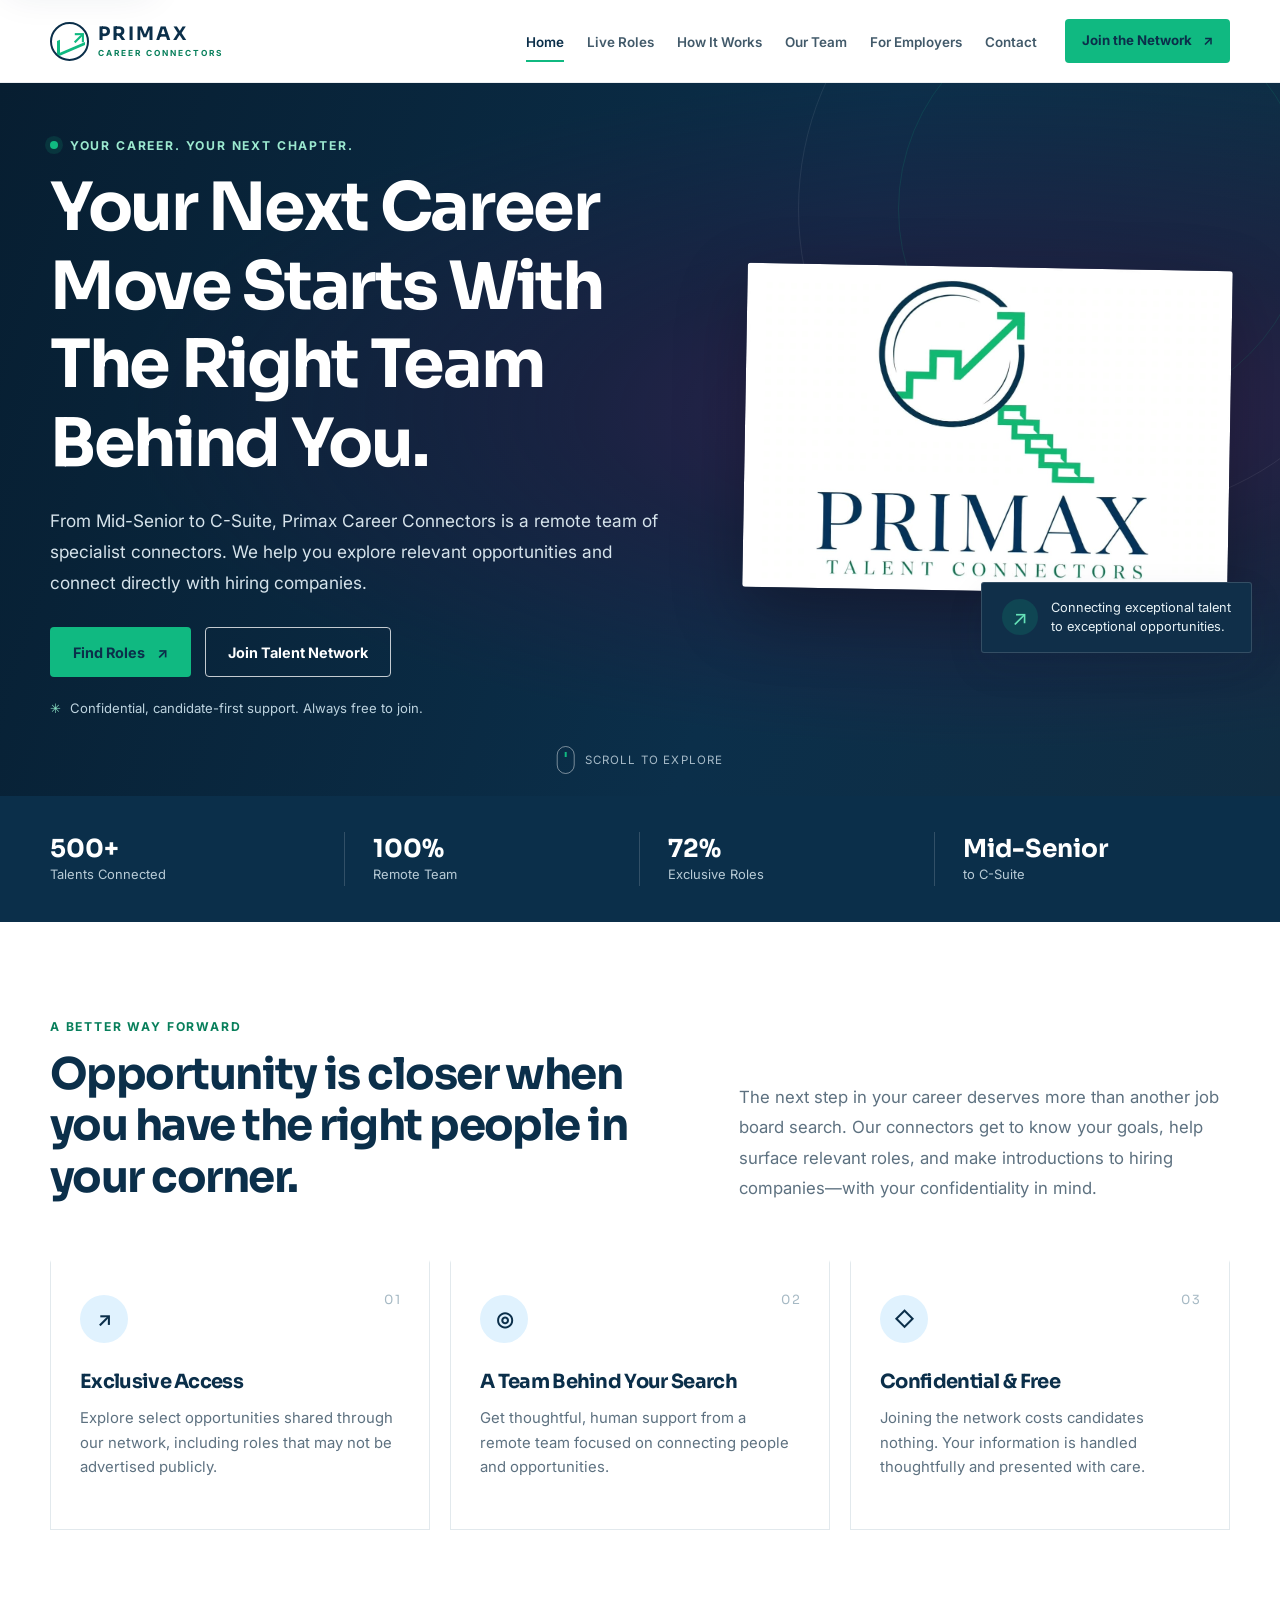
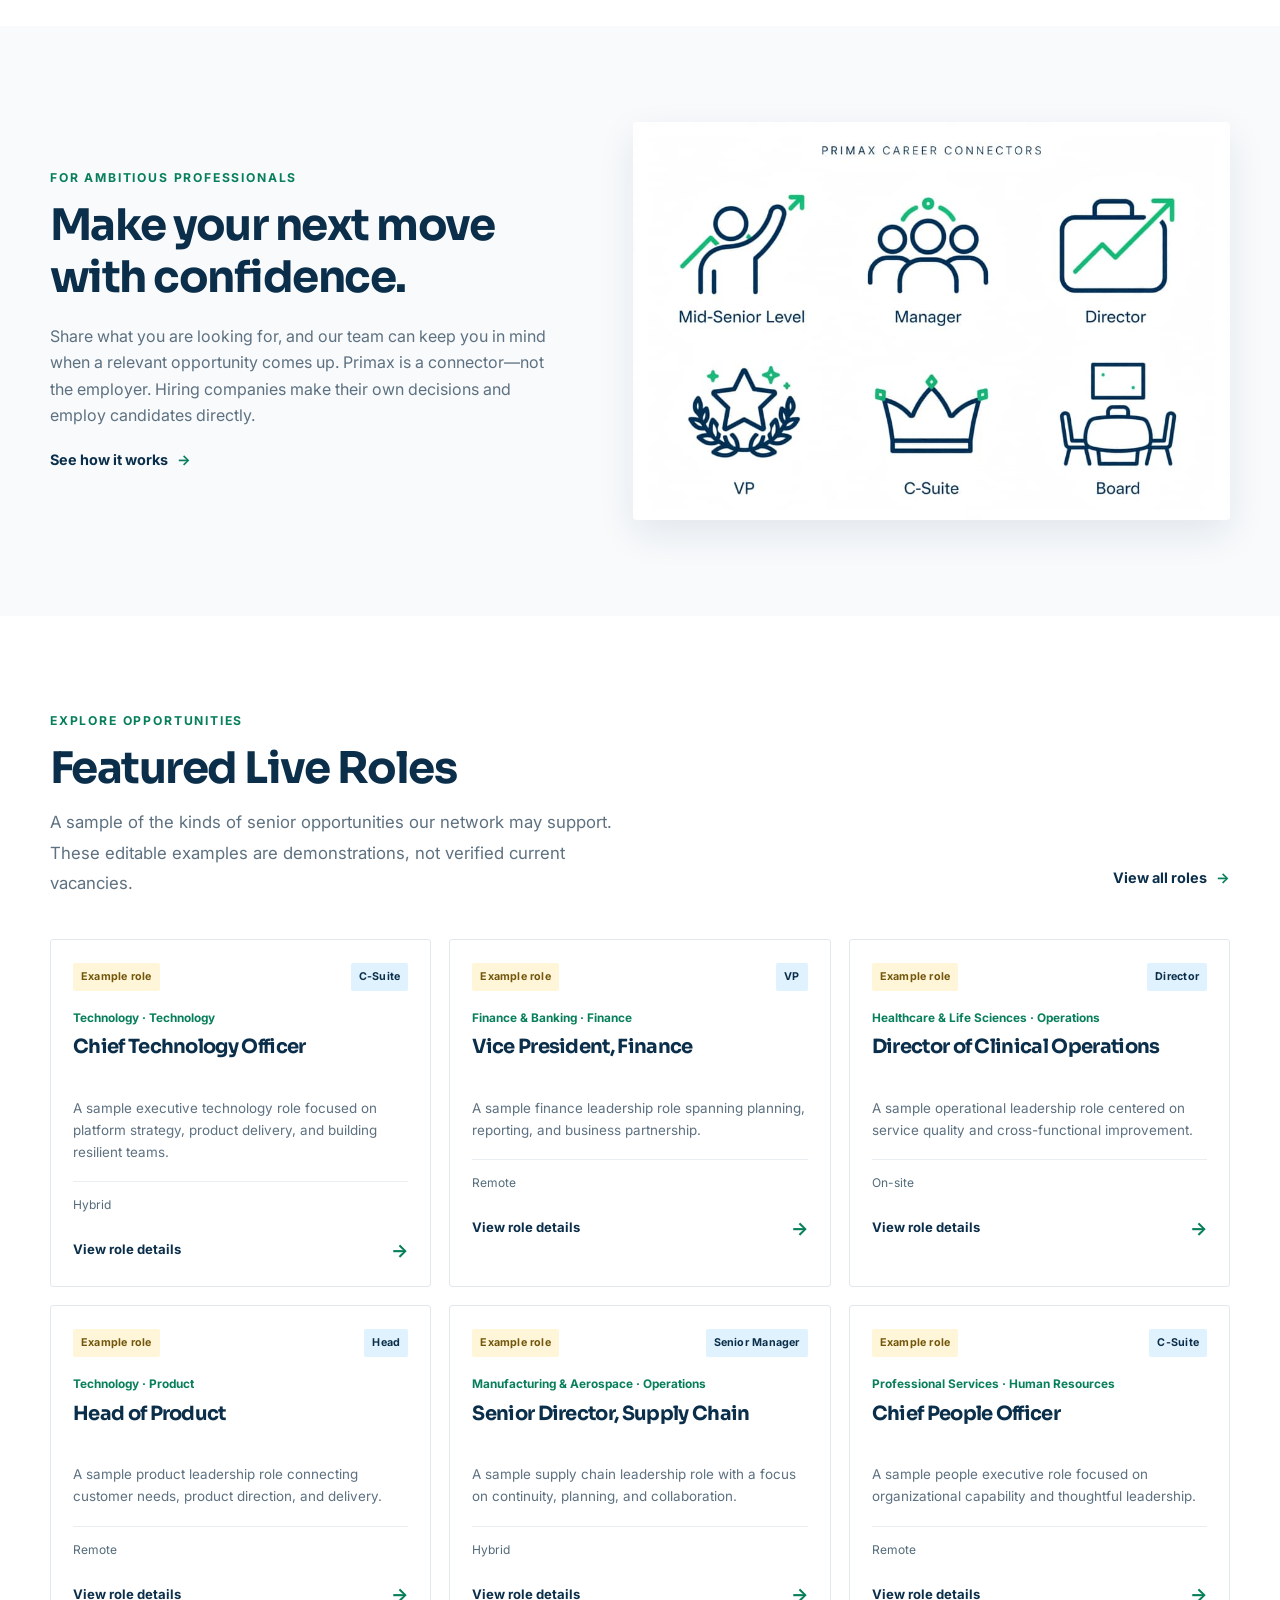
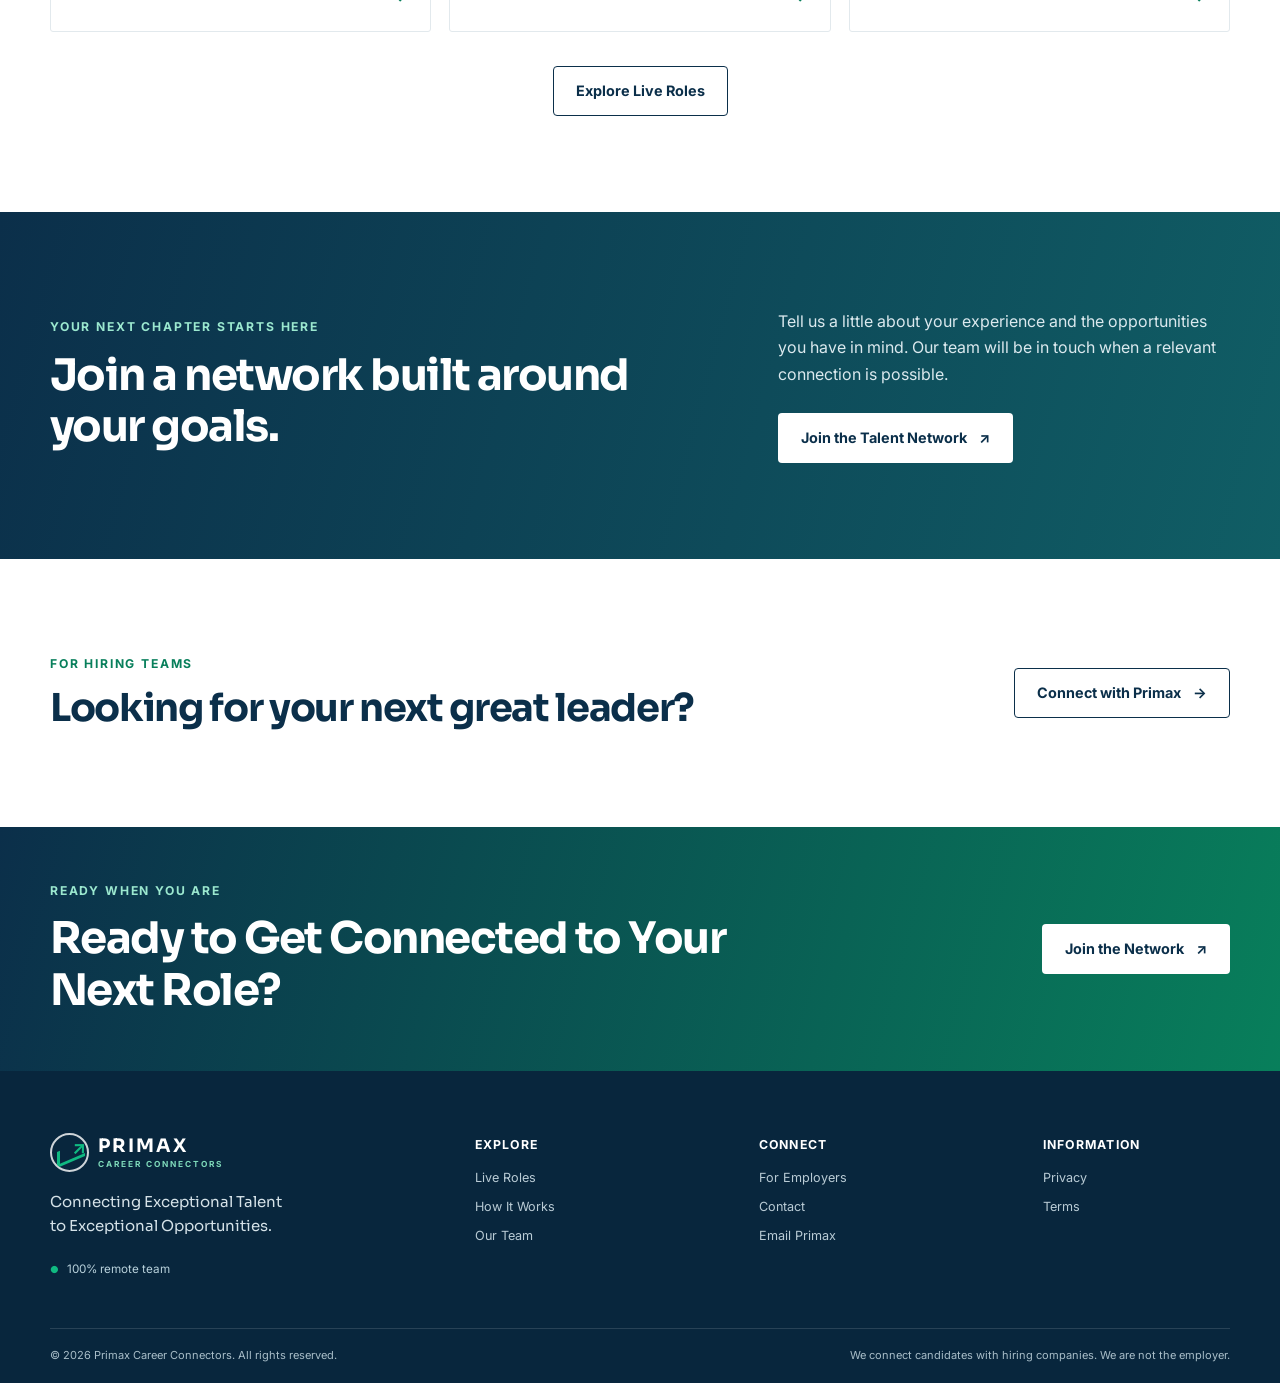
==== index.html @ 576a3a8d "Add files via upload" ====
<!doctype html>
<html lang="en">
<head>
  <meta charset="utf-8">
  <meta name="viewport" content="width=device-width, initial-scale=1">
  <meta name="description" content="Primax Career Connectors connects mid-senior to C-suite professionals with relevant opportunities and hiring companies.">
  <meta name="theme-color" content="#0B2F4A">
  <meta property="og:type" content="website">
  <meta property="og:title" content="Primax Career Connectors | Your next career move">
  <meta property="og:description" content="Connecting Exceptional Talent to Exceptional Opportunities.">
  <link rel="icon" href="favicon.svg" type="image/svg+xml">
  <link rel="stylesheet" href="styles.css">
  <title>Primax Career Connectors | Your next career move</title>
</head>
<body data-page="home">
  <a class="skip-link" href="#main">Skip to content</a>
  <div id="site-header"></div>
  <main id="main">
    <section class="hero hero-home">
      <div class="container hero-grid">
        <div class="hero-copy">
          <p class="eyebrow eyebrow-light"><span class="eyebrow-dot"></span> Your career. Your next chapter.</p>
          <h1>Your Next Career Move Starts With The Right Team Behind You.</h1>
          <p class="hero-lede">From Mid-Senior to C-Suite, Primax Career Connectors is a remote team of specialist connectors. We help you explore relevant opportunities and connect directly with hiring companies.</p>
          <div class="button-row">
            <a class="button button-green" href="live-roles.html">Find Roles <span aria-hidden="true">↗</span></a>
            <a class="button button-outline-light" href="contact.html#candidate-form">Join Talent Network</a>
          </div>
          <p class="hero-note"><span aria-hidden="true">✳</span> Confidential, candidate-first support. Always free to join.</p>
        </div>
        <div class="hero-art-wrap">
          <div class="hero-art-frame"><img class="hero-art" src="LOGO.jpg" alt="Primax Career Connectors logo with an upward career path symbol"></div>
          <div class="hero-art-caption"><span class="caption-mark" aria-hidden="true">↗</span><span>Connecting exceptional talent<br>to exceptional opportunities.</span></div>
        </div>
      </div>
      <a class="scroll-cue" href="#proof" aria-label="Scroll to learn more"><span></span> Scroll to explore</a>
    </section>
    <section class="proof-band" id="proof" aria-label="Primax at a glance">
      <div class="container proof-grid">
        <div class="proof-item"><strong>500+</strong><span>Talents Connected</span></div>
        <div class="proof-item"><strong>100%</strong><span>Remote Team</span></div>
        <div class="proof-item"><strong>72%</strong><span>Exclusive Roles</span></div>
        <div class="proof-item"><strong>Mid-Senior</strong><span>to C-Suite</span></div>
      </div>
    </section>
    <section class="section section-white">
      <div class="container intro-grid">
        <div class="section-heading"><p class="eyebrow">A better way forward</p><h2>Opportunity is closer when you have the right people in your corner.</h2></div>
        <p class="section-intro">The next step in your career deserves more than another job board search. Our connectors get to know your goals, help surface relevant roles, and make introductions to hiring companies—with your confidentiality in mind.</p>
      </div>
      <div class="container benefit-grid">
        <article class="benefit-card"><span class="card-number">01</span><span class="icon-disc" aria-hidden="true">↗</span><h3>Exclusive Access</h3><p>Explore select opportunities shared through our network, including roles that may not be advertised publicly.</p></article>
        <article class="benefit-card"><span class="card-number">02</span><span class="icon-disc" aria-hidden="true">◎</span><h3>A Team Behind Your Search</h3><p>Get thoughtful, human support from a remote team focused on connecting people and opportunities.</p></article>
        <article class="benefit-card"><span class="card-number">03</span><span class="icon-disc" aria-hidden="true">◇</span><h3>Confidential &amp; Free</h3><p>Joining the network costs candidates nothing. Your information is handled thoughtfully and presented with care.</p></article>
      </div>
    </section>
    <section class="section section-soft">
      <div class="container audience-grid">
        <div class="audience-copy"><p class="eyebrow">For ambitious professionals</p><h2>Make your next move with confidence.</h2><p>Share what you are looking for, and our team can keep you in mind when a relevant opportunity comes up. Primax is a connector—not the employer. Hiring companies make their own decisions and employ candidates directly.</p><a class="text-link" href="how-it-works.html">See how it works <span aria-hidden="true">→</span></a></div>
        <div class="audience-image"><img src="BANNER.jpg" alt="Career levels supported by Primax, from mid-senior professionals to board leaders"></div>
      </div>
    </section>
    <section class="section section-white" id="featured-roles">
      <div class="container section-title-row">
        <div class="section-heading"><p class="eyebrow">Explore opportunities</p><h2>Featured Live Roles</h2><p class="section-intro">A sample of the kinds of senior opportunities our network may support. These editable examples are demonstrations, not verified current vacancies.</p></div>
        <a class="text-link title-link" href="live-roles.html">View all roles <span aria-hidden="true">→</span></a>
      </div>
      <div class="container role-grid" data-role-list="featured" aria-live="polite"></div>
      <div class="container mobile-center"><a class="button button-outline" href="live-roles.html">Explore Live Roles</a></div>
    </section>
    <section class="section section-join">
      <div class="container join-grid"><div><p class="eyebrow eyebrow-light">Your next chapter starts here</p><h2>Join a network built around your goals.</h2></div><div><p>Tell us a little about your experience and the opportunities you have in mind. Our team will be in touch when a relevant connection is possible.</p><a class="button button-white" href="contact.html#candidate-form">Join the Talent Network <span aria-hidden="true">↗</span></a></div></div>
    </section>
    <section class="section section-white employer-strip"><div class="container employer-strip-inner"><div><p class="eyebrow">For hiring teams</p><h2>Looking for your next great leader?</h2></div><a class="button button-outline" href="for-employers.html">Connect with Primax <span aria-hidden="true">→</span></a></div></section>
    <section class="final-banner"><div class="container final-banner-inner"><div><p class="eyebrow eyebrow-light">Ready when you are</p><h2>Ready to Get Connected to Your Next Role?</h2></div><a class="button button-white" href="contact.html#candidate-form">Join the Network <span aria-hidden="true">↗</span></a></div></section>
  </main>
  <div id="site-footer"></div>
  <script src="js/data.js" defer></script>
  <script src="js/site.js" defer></script>
</body>
</html>
---- styles.css ----
@import url("https://fonts.googleapis.com/css2?family=Inter:wght@400;500;600;700&family=Sora:wght@500;600;700;800&display=swap");

:root {
  color-scheme: light;
  --blue: #0B2F4A;
  --blue-2: #124868;
  --green: #10B981;
  --green-dark: #087F5B;
  --light-blue: #E0F2FE;
  --white: #FFFFFF;
  --surface: #F8FAFC;
  --ink: #17364A;
  --muted: #5D7180;
  --line: #D9E3E8;
  --shadow: 0 14px 38px rgba(11, 47, 74, .09);
  --heading: "Sora", "Trebuchet MS", sans-serif;
  --body: "Inter", "Segoe UI", Arial, sans-serif;
}
* { box-sizing: border-box; }
html { scroll-behavior: smooth; scroll-padding-top: 90px; }
body { margin: 0; background: var(--surface); color: var(--ink); font-family: var(--body); font-size: 16px; line-height: 1.65; -webkit-font-smoothing: antialiased; }
img { max-width: 100%; display: block; }
a { color: inherit; }
button, input, select, textarea { font: inherit; }
button:focus-visible, a:focus-visible, input:focus-visible, select:focus-visible, textarea:focus-visible { outline: 3px solid rgba(16, 185, 129, .55); outline-offset: 3px; }
[hidden] { display: none !important; }
.container { width: min(1180px, calc(100% - 48px)); margin-inline: auto; }
.sr-only { position: absolute; width: 1px; height: 1px; padding: 0; margin: -1px; overflow: hidden; clip: rect(0, 0, 0, 0); white-space: nowrap; border: 0; }
.skip-link { position: fixed; top: 8px; left: 8px; z-index: 1000; transform: translateY(-160%); border-radius: 4px; padding: 10px 16px; background: var(--white); color: var(--blue); box-shadow: var(--shadow); }
.skip-link:focus { transform: translateY(0); }
h1, h2, h3, h4 { margin: 0; color: var(--blue); font-family: var(--heading); font-weight: 700; letter-spacing: -.035em; line-height: 1.18; }
h1 { font-size: clamp(2.5rem, 5.5vw, 4.65rem); }
h2 { font-size: clamp(2rem, 3.4vw, 3.1rem); }
h3 { font-size: 1.22rem; }
p { margin: 0 0 1rem; }
.eyebrow { margin: 0 0 14px; color: var(--green-dark); font-size: .76rem; font-weight: 700; letter-spacing: .15em; line-height: 1.4; text-transform: uppercase; }
.eyebrow-light { color: #9BE8CF; }
.eyebrow-dot { display: inline-block; width: 8px; height: 8px; margin-right: 7px; border-radius: 50%; background: var(--green); vertical-align: 1px; box-shadow: 0 0 0 5px rgba(16, 185, 129, .14); }
.section { padding: 96px 0; }
.section-white { background: var(--white); }
.section-soft { background: var(--surface); }
.section-heading h2 { max-width: 680px; }
.section-intro { max-width: 580px; margin: 0; color: var(--muted); font-size: 1.05rem; line-height: 1.8; }

.site-header { position: sticky; top: 0; z-index: 50; background: rgba(255, 255, 255, .96); border-bottom: 1px solid rgba(11, 47, 74, .08); backdrop-filter: blur(12px); }
.header-inner { min-height: 82px; display: flex; align-items: center; gap: 28px; }
.brand { display: inline-flex; align-items: center; flex: 0 0 auto; gap: 9px; color: var(--blue); text-decoration: none; }
.brand-mark { position: relative; display: grid; place-items: center; width: 39px; height: 39px; overflow: hidden; border: 2px solid var(--blue); border-radius: 50%; }
.brand-mark::before { position: absolute; width: 25px; height: 13px; bottom: 8px; left: 5px; content: ""; border-left: 3px solid var(--green); border-bottom: 3px solid var(--green); transform: skewY(-23deg); }
.brand-mark i { position: absolute; top: -3px; right: 1px; color: var(--green); font-size: 1.15rem; font-style: normal; font-weight: 700; }
.brand-name { font-family: var(--heading); font-size: 1.16rem; font-weight: 700; letter-spacing: .11em; line-height: 1; }
.brand-name small { display: block; margin-top: 5px; color: var(--green-dark); font-family: var(--body); font-size: .52rem; font-weight: 700; letter-spacing: .24em; }
.primary-nav { display: flex; align-items: center; justify-content: center; gap: clamp(13px, 1.8vw, 25px); margin-left: auto; }
.primary-nav a { position: relative; padding: 30px 0 28px; color: #425A6A; font-size: .84rem; font-weight: 600; text-decoration: none; white-space: nowrap; transition: color .2s ease; }
.primary-nav a::after { position: absolute; right: 0; bottom: 19px; left: 0; height: 2px; background: var(--green); content: ""; transform: scaleX(0); transform-origin: left; transition: transform .2s ease; }
.primary-nav a:hover, .primary-nav a[aria-current="page"] { color: var(--blue); }
.primary-nav a:hover::after, .primary-nav a[aria-current="page"]::after { transform: scaleX(1); }
.header-cta { display: inline-flex; min-height: 44px; align-items: center; gap: 11px; border-radius: 4px; padding: 0 17px; background: var(--green); color: var(--blue); font-size: .83rem; font-weight: 700; text-decoration: none; white-space: nowrap; transition: background .2s, transform .2s; }
.header-cta:hover { transform: translateY(-2px); background: #35D49D; }
.menu-toggle { display: none; width: 44px; height: 44px; align-items: center; justify-content: center; border: 1px solid var(--line); border-radius: 4px; background: transparent; color: var(--blue); cursor: pointer; }
.menu-lines, .menu-lines::before, .menu-lines::after { display: block; width: 19px; height: 2px; border-radius: 2px; background: currentColor; content: ""; transition: transform .2s; }
.menu-lines { position: relative; }
.menu-lines::before { position: absolute; top: -6px; }
.menu-lines::after { position: absolute; top: 6px; }
.menu-toggle[aria-expanded="true"] .menu-lines { background: transparent; }
.menu-toggle[aria-expanded="true"] .menu-lines::before { top: 0; transform: rotate(45deg); }
.menu-toggle[aria-expanded="true"] .menu-lines::after { top: 0; transform: rotate(-45deg); }

.button { display: inline-flex; min-height: 50px; align-items: center; justify-content: center; gap: 12px; border: 1px solid transparent; border-radius: 4px; padding: 0 22px; cursor: pointer; font-size: .9rem; font-weight: 700; line-height: 1.2; text-align: center; text-decoration: none; transition: transform .2s ease, background .2s ease, color .2s ease, border-color .2s ease, box-shadow .2s ease; }
.button:hover { transform: translateY(-2px); box-shadow: 0 8px 18px rgba(11, 47, 74, .14); }
.button-green { background: var(--green); color: var(--blue); }
.button-green:hover { background: #39D3A1; }
.button-outline { border-color: var(--blue); background: transparent; color: var(--blue); }
.button-outline:hover { background: var(--blue); color: var(--white); }
.button-outline-light { border-color: rgba(255, 255, 255, .76); background: transparent; color: var(--white); }
.button-outline-light:hover { background: rgba(255, 255, 255, .12); border-color: var(--white); }
.button-white { background: var(--white); color: var(--blue); }
.button-white:hover { background: var(--light-blue); }
.button-row { display: flex; flex-wrap: wrap; gap: 14px; margin-top: 29px; }

.hero { position: relative; overflow: hidden; background: radial-gradient(ellipse at 78% 46%, rgba(85, 23, 87, .55) 0%, rgba(47, 22, 62, .42) 29%, transparent 62%), linear-gradient(108deg, #071E31 0%, #0B2F4A 60%, #102D43 100%); color: var(--white); }
.hero::before { position: absolute; top: -180px; right: -130px; width: 610px; height: 610px; border: 1px solid rgba(255, 255, 255, .08); border-radius: 50%; content: ""; }
.hero::after { position: absolute; top: -80px; right: -30px; width: 410px; height: 410px; border: 1px solid rgba(16, 185, 129, .14); border-radius: 50%; content: ""; }
.hero-grid { position: relative; z-index: 1; display: grid; min-height: 570px; grid-template-columns: 1.12fr .88fr; align-items: center; gap: 55px; padding-top: 54px; padding-bottom: 76px; }
.hero-copy { max-width: 720px; }
.hero h1 { max-width: 760px; color: var(--white); font-size: clamp(2.7rem, 5.2vw, 4.55rem); }
.hero-lede { max-width: 635px; margin-top: 23px; color: #D6E3EB; font-size: 1.08rem; line-height: 1.8; }
.hero-note { display: flex; align-items: center; gap: 9px; margin: 21px 0 0; color: #BDD3DF; font-size: .82rem; }
.hero-note span { color: #8CE2C4; }
.hero-art-wrap { position: relative; z-index: 1; justify-self: end; width: min(100%, 485px); }
.hero-art-frame { overflow: hidden; border: 1px solid rgba(255, 255, 255, .22); border-radius: 3px; background: #fff; box-shadow: 0 26px 70px rgba(0, 0, 0, .29); transform: rotate(1deg); }
.hero-art { width: 100%; aspect-ratio: 1.5; object-fit: cover; }
.hero-art-caption { position: absolute; right: -22px; bottom: -62px; display: flex; align-items: center; gap: 13px; border: 1px solid rgba(255, 255, 255, .15); border-radius: 3px; padding: 15px 20px; background: #102F49; color: #E7F2F6; box-shadow: var(--shadow); font-size: .8rem; line-height: 1.5; }
.caption-mark { display: grid; width: 36px; height: 36px; place-items: center; border-radius: 50%; background: rgba(16, 185, 129, .17); color: #65E2B8; font-size: 1.3rem; }
.scroll-cue { position: absolute; bottom: 22px; left: 50%; display: flex; align-items: center; gap: 10px; color: #A7BBC8; font-size: .72rem; letter-spacing: .1em; text-decoration: none; text-transform: uppercase; transform: translateX(-50%); }
.scroll-cue span { width: 18px; height: 28px; border: 1px solid rgba(255, 255, 255, .45); border-radius: 11px; }
.scroll-cue span::after { display: block; width: 2px; height: 5px; margin: 5px auto; background: var(--green); content: ""; }
.proof-band { background: var(--blue); color: var(--white); }
.proof-grid { display: grid; min-height: 126px; grid-template-columns: repeat(4, 1fr); align-items: center; }
.proof-item { display: flex; min-height: 54px; flex-direction: column; justify-content: center; padding: 0 28px; border-right: 1px solid rgba(255, 255, 255, .16); }
.proof-item:first-child { padding-left: 0; }
.proof-item:last-child { border: 0; }
.proof-item strong { color: var(--white); font-family: var(--heading); font-size: 1.55rem; line-height: 1.25; }
.proof-item span { color: #B9CCD7; font-size: .81rem; }
.intro-grid { display: grid; grid-template-columns: 1fr .82fr; align-items: end; gap: 90px; }
.benefit-grid { display: grid; grid-template-columns: repeat(3, 1fr); gap: 20px; margin-top: 57px; }
.benefit-card { position: relative; min-height: 270px; border: 1px solid #E2E9ED; border-top: 3px solid transparent; padding: 32px 29px; background: var(--white); transition: transform .25s, box-shadow .25s, border-color .25s; }
.benefit-card:hover { transform: translateY(-5px); border-top-color: var(--green); box-shadow: var(--shadow); }
.card-number { position: absolute; top: 27px; right: 28px; color: #A6B9C4; font-family: var(--heading); font-size: .79rem; letter-spacing: .1em; }
.icon-disc { display: grid; width: 48px; height: 48px; place-items: center; border-radius: 50%; background: var(--light-blue); color: var(--blue); font-size: 1.25rem; font-weight: 600; }
.benefit-card h3 { margin-top: 27px; }
.benefit-card p { max-width: 330px; margin: 13px 0 0; color: var(--muted); font-size: .93rem; }
.audience-grid { display: grid; grid-template-columns: .92fr 1.08fr; align-items: center; gap: 75px; }
.audience-copy h2 { max-width: 480px; }
.audience-copy > p:not(.eyebrow) { max-width: 520px; margin: 20px 0 0; color: var(--muted); }
.audience-image { overflow: hidden; border-radius: 4px; background: var(--white); box-shadow: var(--shadow); }
.audience-image img { width: 100%; }
.text-link { display: inline-flex; align-items: center; gap: 9px; margin-top: 20px; color: var(--blue); font-size: .9rem; font-weight: 700; text-decoration: none; }
.text-link span { color: var(--green-dark); transition: transform .2s; }
.text-link:hover span { transform: translateX(4px); }
.section-title-row { display: flex; align-items: end; justify-content: space-between; gap: 30px; }
.section-title-row .section-heading { max-width: 700px; }
.section-title-row .section-intro { margin-top: 13px; }
.title-link { flex: 0 0 auto; margin: 0 0 8px; }
.role-grid { display: grid; grid-template-columns: repeat(3, minmax(0, 1fr)); gap: 18px; }
.section-white > .role-grid, .section-white > .container.role-grid { margin-top: 41px; }
.role-card { display: flex; min-width: 0; flex-direction: column; border: 1px solid #E2E9ED; border-radius: 3px; padding: 23px 22px 21px; background: var(--white); transition: transform .22s ease, box-shadow .22s ease, border-color .22s ease; }
.role-card:hover { transform: translateY(-4px); border-color: #C5DAD4; box-shadow: var(--shadow); }
.role-card-top { display: flex; align-items: center; justify-content: space-between; gap: 8px; }
.role-sample, .role-level { display: inline-flex; align-items: center; border-radius: 2px; padding: 5px 8px; font-size: .67rem; font-weight: 700; letter-spacing: .02em; }
.role-sample { background: #FFF5D9; color: #72570A; }
.role-level { background: var(--light-blue); color: var(--blue); }
.role-category { margin: 18px 0 7px; color: var(--green-dark); font-size: .74rem; font-weight: 700; }
.role-card h3 { min-height: 3.1rem; }
.role-title-button { border: 0; padding: 0; background: transparent; color: var(--blue); cursor: pointer; font: inherit; letter-spacing: inherit; line-height: inherit; text-align: left; }
.role-title-button:hover { color: var(--green-dark); }
.role-summary { margin: 12px 0 18px; color: var(--muted); font-size: .84rem; line-height: 1.65; }
.role-meta { display: flex; flex-wrap: wrap; gap: 8px 15px; border-top: 1px solid #E8EEF1; padding-top: 13px; color: #526B7A; font-size: .75rem; }
.role-card-link { display: flex; align-items: center; justify-content: space-between; margin-top: 20px; border: 0; padding: 0; background: transparent; color: var(--blue); cursor: pointer; font-size: .82rem; font-weight: 700; text-align: left; }
.role-card-link span { color: var(--green-dark); font-size: 1.15rem; transition: transform .2s; }
.role-card-link:hover span { transform: translateX(4px); }
.mobile-center { margin-top: 34px; text-align: center; }
.section-join { background: linear-gradient(105deg, #0B2F4A, #105E65); color: var(--white); }
.join-grid { display: grid; grid-template-columns: 1fr .72fr; align-items: center; gap: 100px; }
.join-grid h2 { max-width: 620px; color: var(--white); }
.join-grid > div:last-child p { color: #DBE9EE; }
.join-grid .button { margin-top: 10px; }
.employer-strip-inner { display: flex; align-items: center; justify-content: space-between; gap: 30px; }
.employer-strip-inner h2 { font-size: clamp(1.8rem, 3vw, 2.55rem); }
.employer-strip-inner p:not(.eyebrow) { margin: 12px 0 0; color: var(--muted); }
.final-banner { padding: 55px 0; background: linear-gradient(105deg, #0B2F4A 0%, #087F5B 100%); color: var(--white); }
.final-banner-inner { display: flex; align-items: center; justify-content: space-between; gap: 35px; }
.final-banner h2 { max-width: 750px; color: var(--white); }

.page-hero { position: relative; overflow: hidden; background: radial-gradient(ellipse at 83% 42%, rgba(85, 23, 87, .42), transparent 52%), linear-gradient(108deg, #071E31, #0B2F4A 70%, #102D43); color: var(--white); }
.page-hero::after { position: absolute; top: -190px; right: -55px; width: 470px; height: 470px; border: 1px solid rgba(16, 185, 129, .15); border-radius: 50%; content: ""; }
.page-hero-inner { position: relative; z-index: 1; max-width: 1180px; padding-top: 83px; padding-bottom: 89px; }
.page-hero h1 { max-width: 880px; color: var(--white); font-size: clamp(2.6rem, 5vw, 4.15rem); }
.page-hero-inner > p:not(.eyebrow) { max-width: 710px; margin: 20px 0 0; color: #D4E1E8; font-size: 1.05rem; line-height: 1.8; }
.page-hero .button { margin-top: 26px; }
.page-hero-short .page-hero-inner { padding-top: 66px; padding-bottom: 70px; }
.role-search-section { padding-top: 55px; }
.notice { display: flex; align-items: flex-start; gap: 12px; border: 1px solid #D7E7F0; border-left: 3px solid #5CAFD4; border-radius: 2px; padding: 14px 16px; background: #F1F9FD; color: #34566A; font-size: .84rem; line-height: 1.6; }
.notice p { min-width: 0; margin: 0; overflow-wrap: anywhere; }
.notice a { color: var(--blue); font-weight: 700; overflow-wrap: anywhere; }
.notice-demo { background: #F4F9FC; border-color: #D8E9F2; border-left-color: var(--green); }
.notice-icon { display: grid; width: 21px; height: 21px; flex: 0 0 auto; place-items: center; border-radius: 50%; background: var(--light-blue); color: var(--blue); font-size: .75rem; font-weight: 700; }
.filter-panel { display: grid; grid-template-columns: 1.45fr repeat(4, minmax(125px, 1fr)) auto; align-items: end; gap: 12px; margin-top: 23px; border: 1px solid #E2E9ED; padding: 20px; background: var(--white); box-shadow: 0 8px 24px rgba(11, 47, 74, .045); }
.filter-panel label, .team-controls label { display: block; margin-bottom: 6px; color: var(--blue); font-size: .75rem; font-weight: 700; }
.filter-panel input, .filter-panel select, .team-controls select { width: 100%; min-width: 0; height: 45px; border: 1px solid #C9D7DE; border-radius: 3px; padding: 0 11px; background: var(--white); color: var(--ink); font-size: .81rem; }
.filter-panel input::placeholder { color: #8395A0; }
.clear-filters { min-height: 45px; padding-inline: 13px; font-size: .77rem; }
.results-heading { display: flex; align-items: center; justify-content: space-between; gap: 15px; margin: 28px 0 17px; color: var(--muted); font-size: .78rem; }
.results-heading p { margin: 0; color: var(--blue); font-weight: 700; }
.role-grid-list { grid-template-columns: repeat(3, minmax(0, 1fr)); }
.role-grid-list .role-card { min-height: 292px; }
.empty-state { padding: 60px 15px; text-align: center; }
.empty-state > span { color: var(--green-dark); font-size: 2.7rem; }
.empty-state h2 { margin: 10px 0; font-size: 1.65rem; }
.empty-state p { color: var(--muted); }

.process-layout { display: grid; grid-template-columns: .7fr 1fr; gap: 105px; }
.process-intro { position: sticky; top: 125px; align-self: start; }
.process-intro .section-intro { margin-top: 21px; }
.timeline { position: relative; display: grid; gap: 0; margin: 0; padding: 0; list-style: none; }
.timeline::before { position: absolute; top: 25px; bottom: 50px; left: 25px; width: 1px; background: #D7E3E8; content: ""; }
.timeline-item { position: relative; display: grid; grid-template-columns: 52px 1fr; gap: 25px; padding-bottom: 48px; }
.timeline-item:last-child { padding-bottom: 0; }
.timeline-number { position: relative; z-index: 1; display: grid; width: 51px; height: 51px; place-items: center; border: 1px solid #A9DCCC; border-radius: 50%; background: var(--white); color: var(--green-dark); font-family: var(--heading); font-size: .83rem; font-weight: 700; }
.timeline-kicker { margin: 2px 0 8px; color: var(--green-dark); font-size: .72rem; font-weight: 700; letter-spacing: .12em; text-transform: uppercase; }
.timeline-item h3 { margin-bottom: 12px; font-size: 1.4rem; }
.timeline-item p:not(.timeline-kicker) { margin: 0; color: var(--muted); font-size: .94rem; }
.timeline-item .text-link { margin-top: 13px; }
.bridge-band { padding: 88px 0; background: linear-gradient(107deg, #0B2F4A, #133E59); color: var(--white); text-align: center; }
.bridge-inner { max-width: 800px; }
.bridge-icon { display: grid; width: 55px; height: 55px; place-items: center; margin: 0 auto 20px; border: 1px solid rgba(16, 185, 129, .55); border-radius: 50%; color: #70E1BC; font-size: 1.6rem; }
.bridge-inner h2 { color: var(--white); }
.bridge-inner > p:last-child { max-width: 690px; margin: 20px auto 0; color: #CFDDE5; }
.expectation-grid { display: grid; grid-template-columns: repeat(3, 1fr); gap: 25px; margin-top: 42px; }
.expectation-grid article { border-left: 2px solid var(--green); padding: 5px 20px 7px; }
.expectation-grid article > span { color: var(--green-dark); font-size: .75rem; font-weight: 700; }
.expectation-grid h3 { margin: 9px 0; }
.expectation-grid p { margin: 0; color: var(--muted); font-size: .9rem; }

.team-intro { display: grid; grid-template-columns: 1fr .8fr; align-items: end; gap: 70px; margin-bottom: 40px; }
.team-intro > p { margin: 0; color: var(--muted); }
.team-controls { display: flex; align-items: center; gap: 13px; max-width: 390px; margin: 0 0 26px auto; }
.team-controls label { flex: 0 0 auto; margin: 0; }
.team-controls select { min-width: 200px; }
.team-grid { display: grid; grid-template-columns: repeat(4, minmax(0, 1fr)); gap: 18px; }
.team-card { overflow: hidden; border: 1px solid #E0E8EC; background: var(--white); transition: transform .2s, box-shadow .2s; }
.team-card:hover { transform: translateY(-3px); box-shadow: var(--shadow); }
.team-placeholder-art { position: relative; display: grid; height: 195px; place-items: center; overflow: hidden; background: linear-gradient(145deg, #EAF6FB, #DDEFEA); color: var(--blue); }
.team-placeholder-art::before, .team-placeholder-art::after { position: absolute; width: 170px; height: 170px; border: 1px solid rgba(11, 47, 74, .11); border-radius: 50%; content: ""; }
.team-placeholder-art::after { width: 120px; height: 120px; }
.team-placeholder-art span { z-index: 1; font-family: var(--heading); font-size: 2rem; font-weight: 600; }
.team-placeholder-art i { position: absolute; right: 19px; bottom: 13px; color: var(--green-dark); font-size: 1.4rem; font-style: normal; }
.team-card-body { min-height: 146px; padding: 17px 18px; }
.placeholder-tag { color: #80620B; font-size: .65rem; font-weight: 700; letter-spacing: .08em; text-transform: uppercase; }
.team-card h3 { margin-top: 5px; font-size: 1.03rem; letter-spacing: -.02em; }
.team-card-body > p { margin: 4px 0 12px; color: var(--muted); font-size: .8rem; }
.team-practice { display: inline-flex; border-radius: 2px; padding: 4px 7px; background: var(--light-blue); color: var(--blue); font-size: .67rem; font-weight: 600; }
.team-count { margin: 22px 0 0; color: var(--muted); font-size: .83rem; text-align: center; }
#load-more-team { margin-top: 17px; }

.employer-intro-grid { display: grid; grid-template-columns: .8fr 1fr; align-items: start; gap: 90px; }
.employer-intro-grid > div:last-child p { color: var(--muted); }
.employer-intro-grid .section-intro { margin: 0 0 16px; }
.employer-benefits { display: grid; grid-template-columns: repeat(3, 1fr); gap: 21px; margin-top: 55px; }
.employer-benefits article { border-top: 1px solid #DCE6EA; padding: 23px 22px 5px 0; }
.employer-benefits h3 { margin: 17px 0 9px; }
.employer-benefits p { margin: 0; color: var(--muted); font-size: .9rem; }
.employer-areas { display: grid; grid-template-columns: .9fr 1fr; align-items: center; gap: 90px; }
.employer-areas > div > p:not(.eyebrow) { margin: 18px 0 0; color: var(--muted); }
.focus-list { display: grid; grid-template-columns: 1fr 1fr; gap: 12px; margin: 0; padding: 0; list-style: none; }
.focus-list li { position: relative; border: 1px solid #E0E8EC; padding: 17px 16px 17px 39px; background: var(--white); color: var(--blue); font-size: .83rem; font-weight: 600; }
.focus-list li::before { position: absolute; left: 17px; color: var(--green-dark); content: "↗"; font-weight: 700; }
.employer-cta { display: flex; align-items: center; justify-content: space-between; gap: 30px; }
.employer-cta > div { max-width: 650px; }
.employer-cta > div > p:last-child { margin: 13px 0 0; color: var(--muted); }

.contact-section { padding-top: 65px; }
.contact-layout { display: grid; grid-template-columns: minmax(0, .7fr) minmax(0, 1.3fr); align-items: start; gap: 55px; }
.contact-layout > * { min-width: 0; }
.contact-aside { position: sticky; top: 120px; }
.contact-aside h2 { font-size: clamp(1.75rem, 2.8vw, 2.45rem); }
.contact-aside > p:not(.eyebrow) { margin: 17px 0 27px; color: var(--muted); }
.contact-email { display: flex; align-items: center; gap: 13px; margin: 18px 0; }
.contact-email .icon-disc { width: 40px; height: 40px; flex: 0 0 auto; font-size: .96rem; }
.contact-email div { min-width: 0; display: grid; }
.contact-email div > span { color: var(--muted); font-size: .72rem; }
.contact-email a { overflow-wrap: anywhere; color: var(--blue); font-size: .84rem; font-weight: 700; text-decoration-thickness: 1px; text-underline-offset: 3px; }
.contact-promise { display: flex; gap: 10px; margin-top: 30px; border-left: 2px solid var(--green); padding: 12px 0 12px 15px; color: var(--green-dark); }
.contact-promise p { margin: 0; color: var(--muted); font-size: .84rem; }
.forms-stack { display: grid; min-width: 0; gap: 26px; }
.form-card { min-width: 0; scroll-margin-top: 105px; border: 1px solid #E1E9ED; padding: clamp(22px, 3.6vw, 40px); background: var(--white); box-shadow: 0 7px 25px rgba(11, 47, 74, .04); }
.contact-form, .form-grid { min-width: 0; }
.form-heading { margin-bottom: 22px; }
.form-heading h2 { font-size: clamp(1.65rem, 3vw, 2.2rem); }
.form-heading > p:last-child { margin: 11px 0 0; color: var(--muted); font-size: .9rem; }
.form-notice { margin-bottom: 22px; }
.contact-form .form-grid { display: grid; grid-template-columns: 1fr 1fr; gap: 17px 15px; }
.field { min-width: 0; }
.field-full { grid-column: 1 / -1; }
.field > label { display: block; margin-bottom: 6px; color: var(--blue); font-size: .78rem; font-weight: 700; }
.field > label > span:first-child:not(.field-hint) { color: #A34141; }
.field input:not([type="checkbox"]), .field select, .field textarea { display: block; width: 100%; min-height: 45px; border: 1px solid #C8D6DD; border-radius: 3px; padding: 10px 12px; background: var(--white); color: var(--ink); font-size: .85rem; }
.field textarea { min-height: 120px; resize: vertical; }
.field select[multiple] { min-height: 120px; padding: 7px; }
.field select[multiple] option { padding: 5px 7px; }
.field input[type="file"] { min-height: 45px; padding: 8px; color: var(--muted); font-size: .76rem; }
.field input[type="file"]::file-selector-button { margin-right: 10px; border: 0; border-radius: 2px; padding: 7px 10px; background: var(--light-blue); color: var(--blue); font: inherit; font-weight: 700; cursor: pointer; }
.field-hint { display: block; margin-top: 5px; color: var(--muted); font-size: .7rem; font-weight: 400; }
.consent-field { margin: 21px 0; }
.checkbox-label { display: flex !important; align-items: flex-start; gap: 10px; margin: 0 !important; color: #4C6471 !important; font-size: .79rem !important; font-weight: 400 !important; line-height: 1.55; }
.checkbox-label input { width: 17px; height: 17px; flex: 0 0 auto; margin: 2px 0 0; accent-color: var(--green-dark); }
.checkbox-label span span { color: #A34141; }
.form-feedback { margin: 14px 0 0; font-size: .83rem; font-weight: 600; }
.form-feedback:empty { display: none; }
.form-feedback.is-error { border-left: 3px solid #BB7043; padding: 9px 12px; background: #FFF7F1; color: #70472C; }
.form-feedback.is-success { border-left: 3px solid var(--green-dark); padding: 9px 12px; background: #EFFAF5; color: #126145; }

.site-footer { background: #08263D; color: #D9E5EB; }
.footer-main { display: grid; grid-template-columns: 1.6fr 1fr 1fr .8fr; gap: 50px; padding-top: 62px; padding-bottom: 48px; }
.brand-footer { color: var(--white); }
.brand-footer .brand-mark { border-color: rgba(255, 255, 255, .8); }
.brand-footer .brand-name small { color: #7ED9BA; }
.footer-brand-block > p { margin: 18px 0 16px; color: #D5E2E8; font-family: var(--heading); font-size: .94rem; line-height: 1.6; }
.remote-note { display: inline-flex; align-items: center; gap: 8px; color: #B9D2DC; font-size: .73rem; }
.remote-note > span { color: var(--green); font-size: .6rem; }
.footer-links { display: flex; flex-direction: column; align-items: flex-start; gap: 8px; }
.footer-links h2 { margin: 5px 0 8px; color: var(--white); font-family: var(--body); font-size: .77rem; letter-spacing: .1em; text-transform: uppercase; }
.footer-links a { color: #B9CBD5; font-size: .79rem; text-decoration: none; transition: color .2s; }
.footer-links a:hover { color: #78E0BD; }
.footer-bottom { display: flex; justify-content: space-between; gap: 22px; border-top: 1px solid rgba(255, 255, 255, .13); padding-top: 17px; padding-bottom: 18px; color: #A8BDC8; font-size: .69rem; }
.footer-bottom p { margin: 0; }

.role-dialog { width: min(780px, calc(100% - 28px)); max-height: min(90vh, 920px); overflow: auto; border: 0; border-radius: 4px; padding: 27px clamp(20px, 5vw, 46px) 36px; background: var(--white); color: var(--ink); box-shadow: 0 25px 100px rgba(0, 0, 0, .34); }
.role-dialog::backdrop { background: rgba(5, 23, 37, .78); backdrop-filter: blur(3px); }
.role-dialog-head { display: flex; align-items: center; justify-content: space-between; gap: 10px; padding-bottom: 18px; border-bottom: 1px solid var(--line); }
.dialog-close { display: grid; width: 39px; height: 39px; flex: 0 0 auto; place-items: center; border: 1px solid var(--line); border-radius: 50%; background: var(--white); color: var(--blue); cursor: pointer; font-size: 1.5rem; line-height: 1; }
.dialog-close:hover { background: var(--light-blue); }
.role-dialog-content { padding-top: 26px; }
.role-dialog-content > .eyebrow { margin-bottom: 8px; }
.role-dialog-content > h2 { font-size: clamp(1.9rem, 4vw, 2.8rem); }
.role-detail-meta { display: flex; flex-wrap: wrap; gap: 9px; margin: 18px 0; }
.role-detail-meta span { border-radius: 2px; padding: 5px 10px; background: var(--light-blue); color: var(--blue); font-size: .75rem; font-weight: 700; }
.role-detail-description { color: var(--muted); }
.role-dialog-content > h3 { margin: 20px 0 8px; }
.role-dialog-content > ul { margin: 0; padding-left: 20px; color: var(--muted); }
.role-dialog-content > .notice { margin-top: 22px; }
.role-application { margin-top: 28px; border-top: 1px solid var(--line); padding-top: 23px; }
.role-application > h3 { font-size: 1.35rem; }
.role-application > p:not(.form-feedback) { color: var(--muted); font-size: .84rem; }
.role-application .form-grid { display: grid; grid-template-columns: 1fr 1fr; gap: 14px; margin: 18px 0; }
.legal-section { min-height: 500px; }
.legal-copy { max-width: 850px; }
.legal-copy .notice { margin-bottom: 32px; }
.legal-copy h2 { margin: 30px 0 10px; font-size: 1.4rem; }
.legal-copy p { color: var(--muted); }
.legal-copy a { color: var(--blue); font-weight: 600; overflow-wrap: anywhere; }

@media (max-width: 1080px) {
  .container { width: min(100% - 40px, 950px); }
  .header-inner { gap: 17px; }
  .primary-nav { gap: 14px; }
  .primary-nav a { font-size: .76rem; }
  .header-cta { padding-inline: 12px; font-size: .76rem; }
  .brand-name { font-size: 1rem; }
  .brand-name small { font-size: .46rem; }
  .hero-grid { gap: 35px; }
  .filter-panel { grid-template-columns: repeat(4, 1fr); }
  .filter-search { grid-column: span 2; }
  .clear-filters { justify-self: start; }
  .process-layout { gap: 65px; }
  .contact-layout { gap: 35px; }
  .team-grid { grid-template-columns: repeat(3, minmax(0, 1fr)); }
}
@media (min-width: 761px) and (max-width: 1000px) {
  .header-inner { position: relative; }
  .menu-toggle { display: flex; order: 3; }
  .header-cta { margin-left: auto; }
  .primary-nav { position: absolute; top: calc(100% + 1px); right: -20px; left: -20px; display: none; align-items: stretch; gap: 0; border-top: 1px solid #E5ECEF; padding: 8px 20px 16px; background: var(--white); box-shadow: 0 18px 28px rgba(11, 47, 74, .12); }
  .primary-nav.is-open { display: flex; flex-direction: column; }
  .primary-nav a { padding: 11px 8px; border-bottom: 1px solid #EDF1F3; font-size: .9rem; }
  .primary-nav a:last-child { border-bottom: 0; }
  .primary-nav a::after { display: none; }
}
@media (max-width: 760px) {
  .container { width: calc(100% - 36px); }
  .section { padding: 70px 0; }
  .header-inner { position: relative; min-height: 72px; justify-content: space-between; gap: 12px; }
  .menu-toggle { display: flex; order: 3; }
  .header-cta { min-height: 40px; margin-left: auto; padding-inline: 12px; font-size: .72rem; }
  .brand-mark { width: 35px; height: 35px; }
  .brand-name { font-size: 1rem; }
  .primary-nav { position: absolute; top: calc(100% + 1px); right: -18px; left: -18px; display: none; align-items: stretch; gap: 0; border-top: 1px solid #E5ECEF; padding: 8px 18px 16px; background: var(--white); box-shadow: 0 18px 28px rgba(11, 47, 74, .12); }
  .primary-nav.is-open { display: flex; flex-direction: column; }
  .primary-nav a { padding: 11px 8px; border-bottom: 1px solid #EDF1F3; font-size: .9rem; }
  .primary-nav a:last-child { border-bottom: 0; }
  .primary-nav a::after { display: none; }
  .hero-grid { min-height: auto; grid-template-columns: 1fr; gap: 40px; padding-top: 69px; padding-bottom: 77px; }
  .hero h1 { max-width: 660px; font-size: clamp(2.65rem, 9vw, 4.3rem); }
  .hero-lede { font-size: 1rem; }
  .hero-art-wrap { width: min(100%, 450px); justify-self: center; }
  .hero-art-caption { right: 7px; bottom: -58px; }
  .scroll-cue { display: none; }
  .proof-grid { grid-template-columns: 1fr 1fr; padding-top: 16px; padding-bottom: 16px; }
  .proof-item { min-height: 78px; border-right: 0; padding: 10px 13px; }
  .proof-item:nth-child(odd) { border-right: 1px solid rgba(255, 255, 255, .16); padding-left: 0; }
  .proof-item:nth-child(1), .proof-item:nth-child(2) { border-bottom: 1px solid rgba(255, 255, 255, .16); }
  .proof-item strong { font-size: 1.32rem; }
  .intro-grid, .audience-grid, .join-grid, .process-layout, .team-intro, .employer-intro-grid, .employer-areas, .contact-layout { grid-template-columns: minmax(0, 1fr); gap: 30px; }
  .benefit-grid, .employer-benefits, .expectation-grid { grid-template-columns: 1fr; gap: 14px; }
  .benefit-card { min-height: auto; padding: 25px 23px; }
  .benefit-card h3 { margin-top: 18px; }
  .audience-grid { gap: 32px; }
  .section-title-row { align-items: flex-start; flex-direction: column; gap: 12px; }
  .title-link { margin-top: 0; }
  .role-grid, .role-grid-list { grid-template-columns: 1fr 1fr; gap: 13px; }
  .role-card { padding: 18px 16px; }
  .role-grid-list .role-card { min-height: auto; }
  .role-card-top { align-items: flex-start; flex-direction: column; }
  .role-card h3 { min-height: 0; font-size: 1.08rem; }
  .role-category { margin-top: 14px; }
  .role-summary { font-size: .8rem; }
  .join-grid { gap: 15px; }
  .final-banner-inner, .employer-strip-inner, .employer-cta { align-items: flex-start; flex-direction: column; }
  .final-banner-inner { gap: 23px; }
  .page-hero-inner { padding-top: 67px; padding-bottom: 72px; }
  .page-hero h1 { font-size: clamp(2.5rem, 9vw, 3.6rem); }
  .filter-panel { grid-template-columns: 1fr 1fr; gap: 13px 10px; padding: 15px; }
  .filter-search { grid-column: 1 / -1; }
  .filter-panel > div:nth-child(4) { grid-column: 1 / -1; }
  .clear-filters { grid-column: 1 / -1; justify-self: stretch; }
  .results-heading { align-items: flex-start; flex-direction: column; gap: 3px; }
  .process-intro { position: static; }
  .process-layout { gap: 40px; }
  .timeline-item { gap: 17px; }
  .bridge-band { padding: 68px 0; }
  .team-intro { margin-bottom: 30px; }
  .team-controls { max-width: none; justify-content: space-between; margin-left: 0; }
  .team-grid { grid-template-columns: repeat(2, minmax(0, 1fr)); gap: 13px; }
  .team-placeholder-art { height: 145px; }
  .team-card-body { min-height: 135px; padding: 13px 12px; }
  .team-card h3 { font-size: .92rem; }
  .placeholder-tag { font-size: .58rem; }
  .team-practice { font-size: .61rem; }
  .focus-list { gap: 9px; }
  .focus-list li { padding: 12px 10px 12px 30px; font-size: .74rem; }
  .focus-list li::before { left: 11px; }
  .contact-aside { position: static; }
  .forms-stack { gap: 18px; }
  .form-card { padding: 24px 19px; }
  .footer-main { grid-template-columns: 1fr 1fr; gap: 35px 20px; padding-top: 48px; }
  .footer-brand-block { grid-column: 1 / -1; }
  .footer-bottom { flex-direction: column; gap: 6px; }
}
@media (max-width: 430px) {
  .container { width: calc(100% - 30px); }
  .header-inner { gap: 7px; }
  .brand { gap: 6px; }
  .brand-mark { width: 32px; height: 32px; }
  .brand-name { font-size: .89rem; letter-spacing: .08em; }
  .brand-name small { margin-top: 4px; font-size: .4rem; letter-spacing: .19em; }
  .header-cta { min-height: 37px; gap: 5px; padding-inline: 7px; font-size: .64rem; }
  .menu-toggle { width: 39px; height: 39px; }
  .header-inner { gap: 4px; }
  .hero-grid { padding-top: 57px; gap: 34px; }
  .hero h1 { font-size: clamp(2.42rem, 10.5vw, 3.45rem); }
  .hero-art-caption { right: 0; bottom: -54px; padding: 11px 13px; font-size: .72rem; }
  .button-row { gap: 10px; }
  .button { min-height: 47px; padding-inline: 16px; font-size: .82rem; }
  .proof-item { padding-right: 8px; padding-left: 8px; }
  .proof-item strong { font-size: 1.17rem; }
  .proof-item span { font-size: .72rem; }
  .role-grid, .role-grid-list { grid-template-columns: 1fr; }
  .role-card-top { flex-direction: row; align-items: center; }
  .role-card { padding: 19px 18px; }
  .role-category { font-size: .71rem; }
  .filter-panel { grid-template-columns: 1fr; }
  .filter-search, .filter-panel > div:nth-child(4), .clear-filters { grid-column: auto; }
  .contact-form .form-grid, .role-application .form-grid { grid-template-columns: 1fr; }
  .field-full { grid-column: auto; }
  .team-grid { gap: 10px; }
  .team-placeholder-art { height: 125px; }
  .team-card-body { min-height: 142px; padding: 12px 10px; }
  .team-card h3 { overflow-wrap: anywhere; font-size: .86rem; }
  .team-card-body > p { font-size: .73rem; }
  .team-controls { align-items: flex-start; flex-direction: column; gap: 7px; }
  .team-controls select { width: 100%; min-width: 0; }
  .focus-list { grid-template-columns: 1fr; }
  .footer-main { gap: 29px 15px; }
  .footer-bottom { font-size: .64rem; }
}
@9media (prefers-reduced-motion: reduce) {
  *, *::before, *::after { scroll-behavior: auto !important; transition-duration: .01ms !important; animation-duration: .01ms !important; animation-iteration-count: 1 !important; }
}
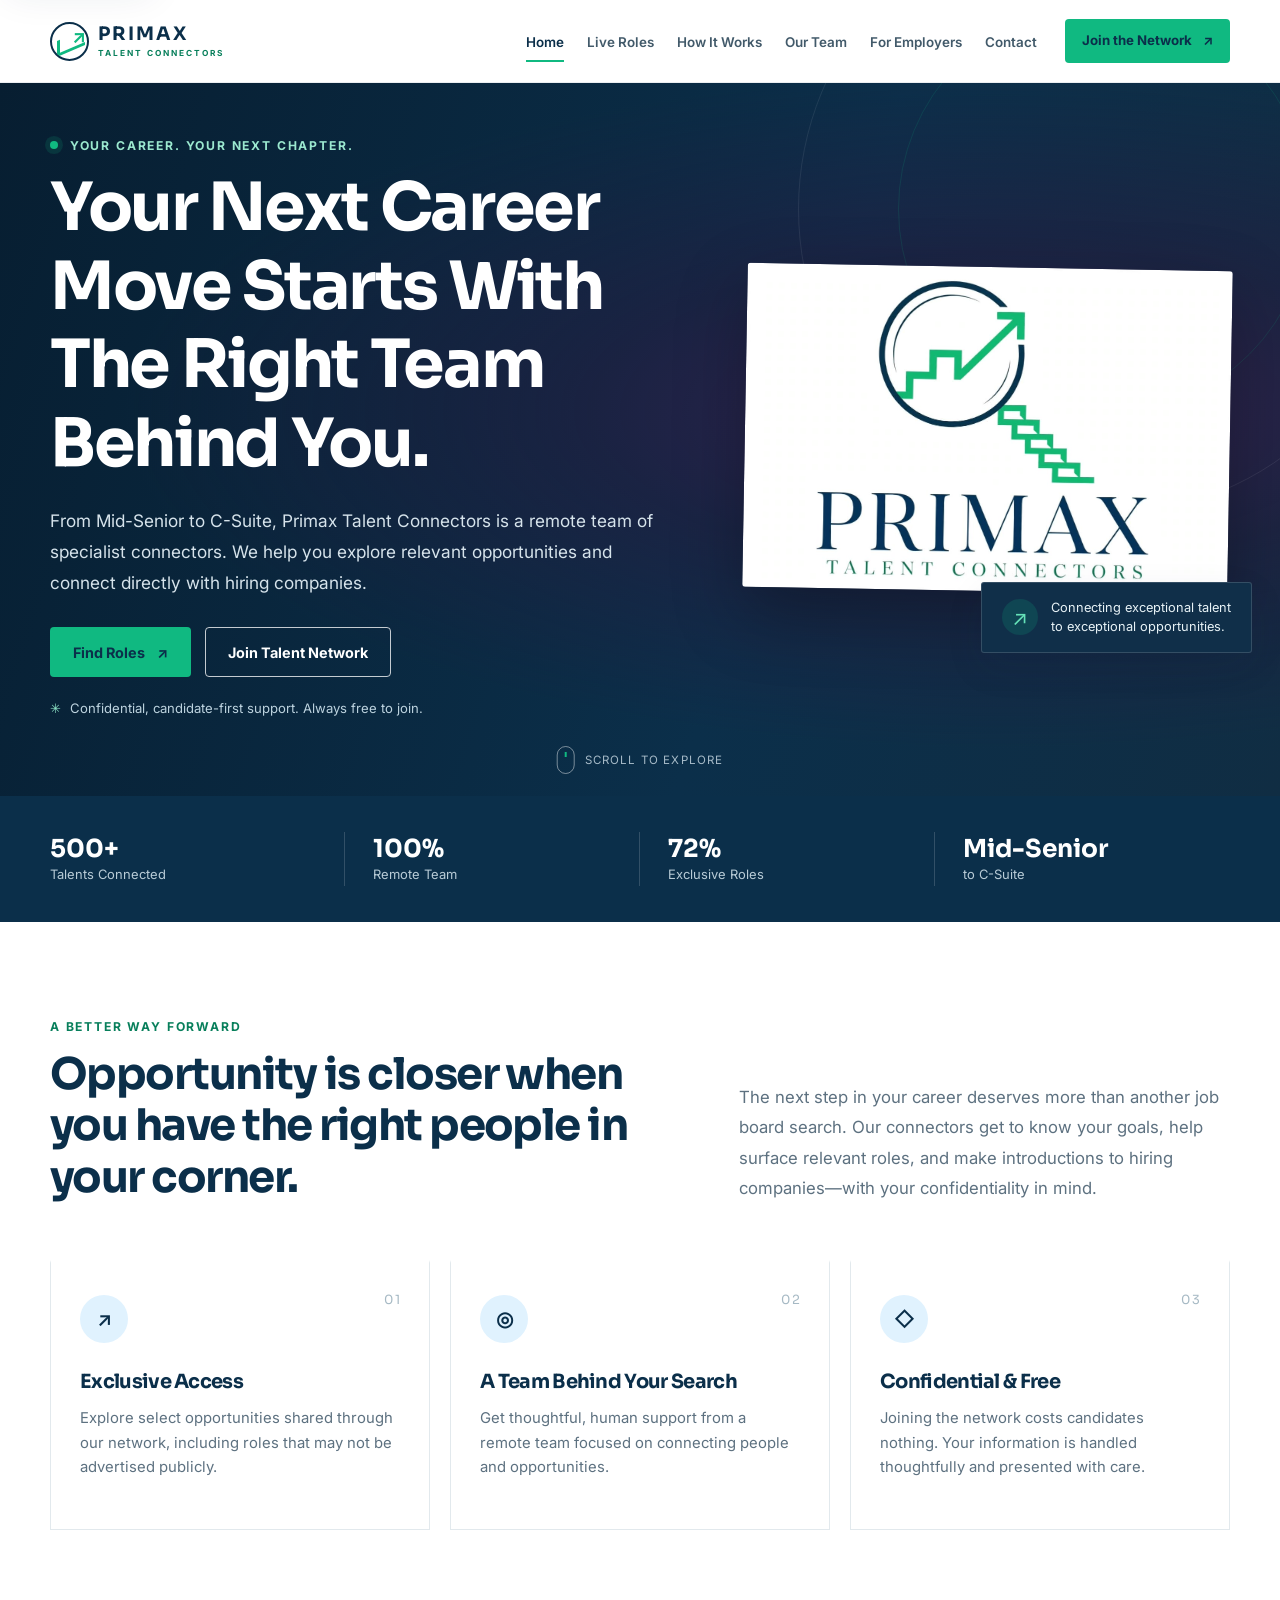
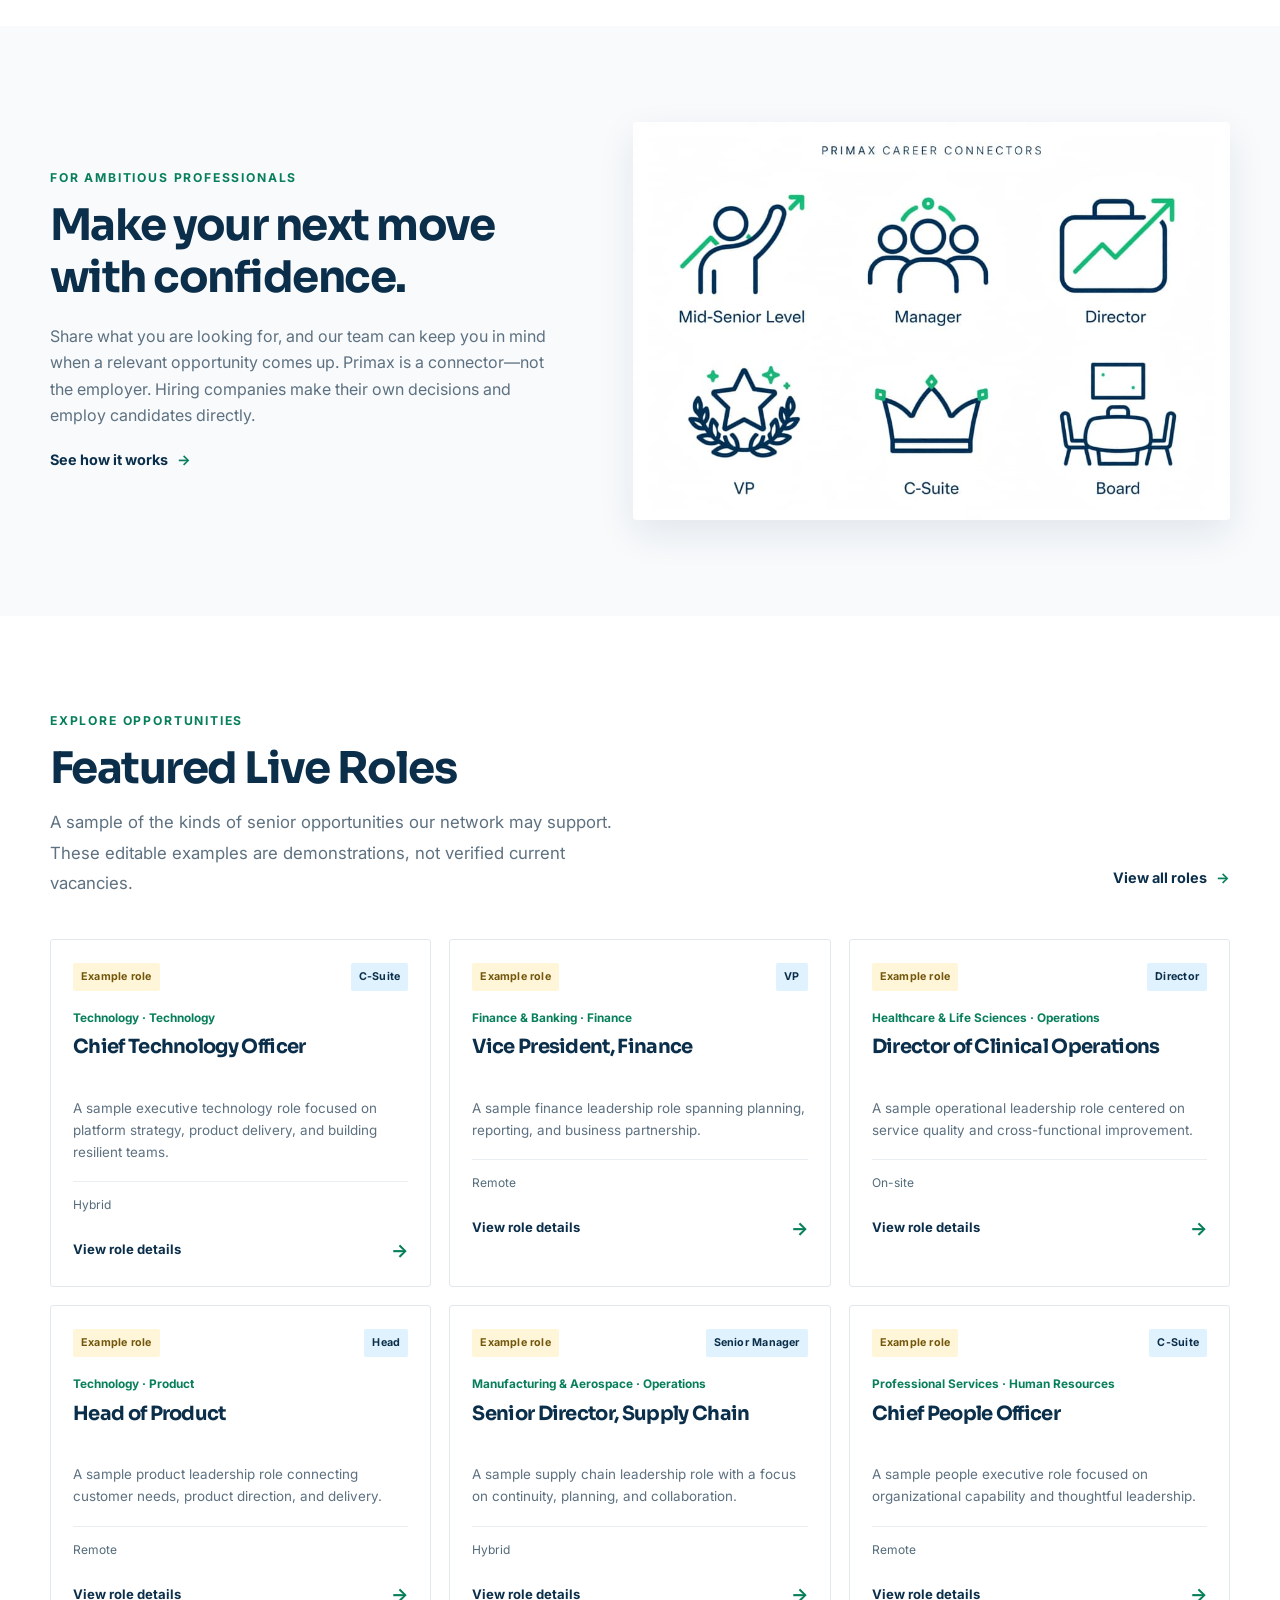
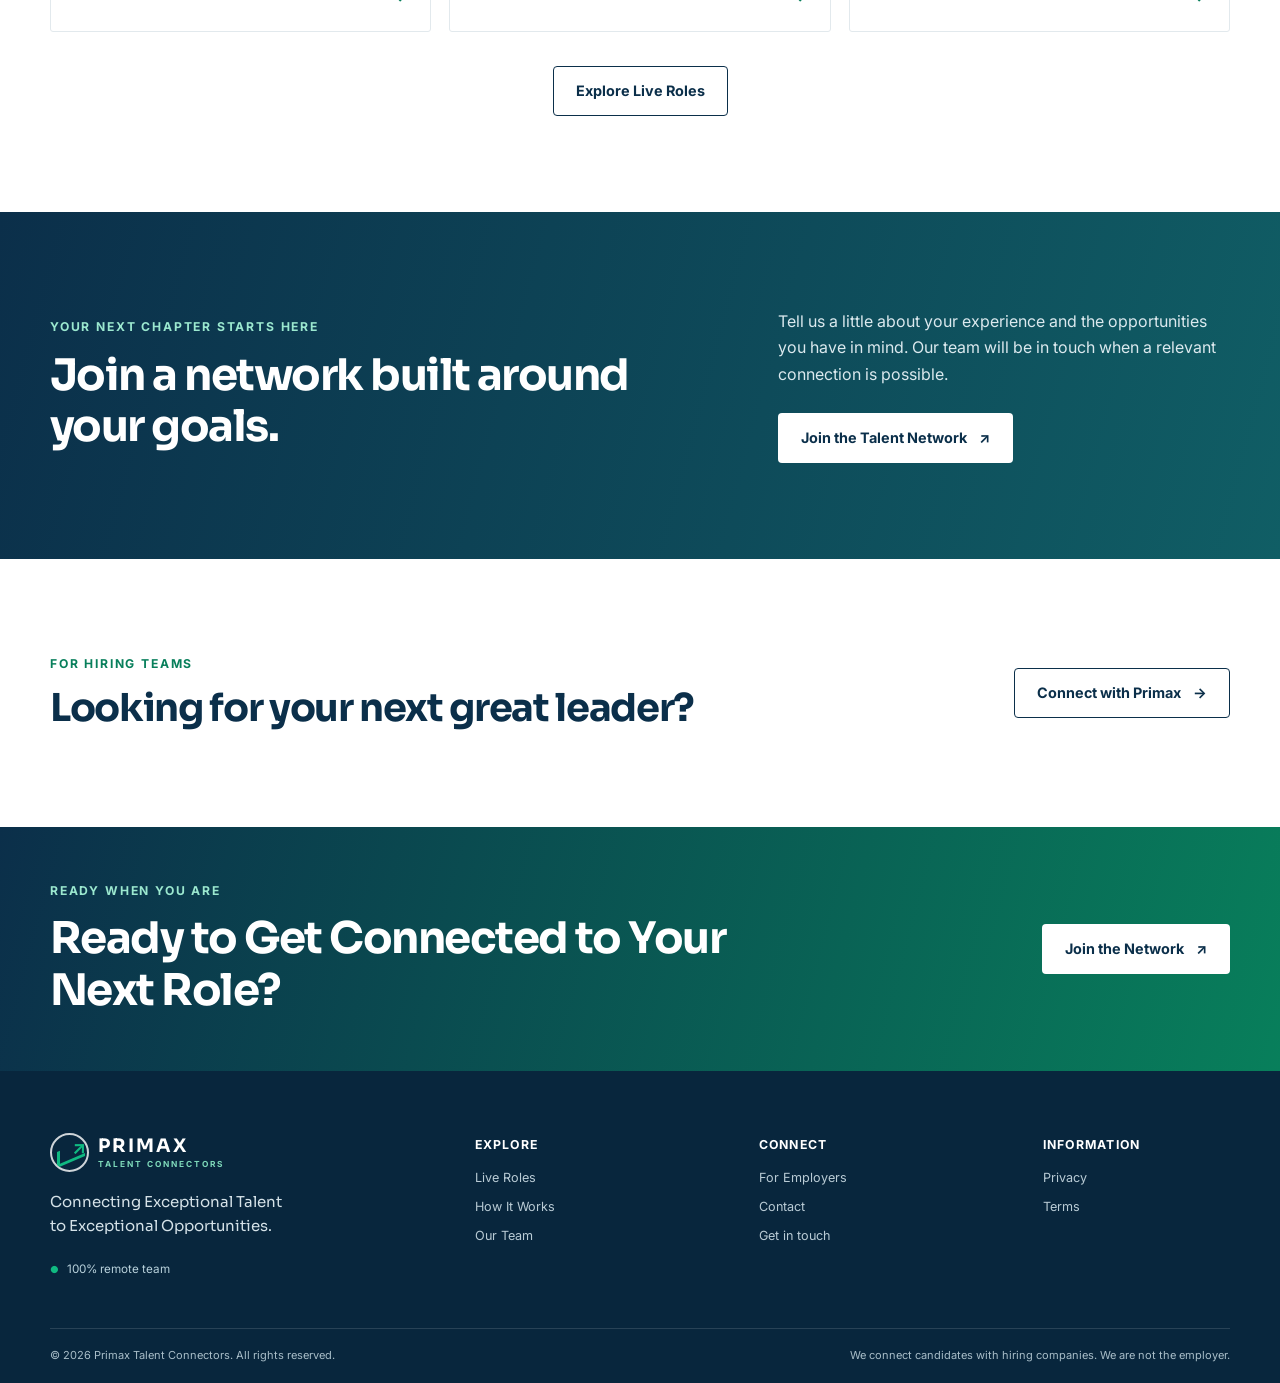
==== commit 46823c78: "Add files via upload" ====
--- a/index.html
+++ b/index.html
@@ -3,14 +3,14 @@
 <head>
   <meta charset="utf-8">
   <meta name="viewport" content="width=device-width, initial-scale=1">
-  <meta name="description" content="Primax Career Connectors connects mid-senior to C-suite professionals with relevant opportunities and hiring companies.">
+  <meta name="description" content="Primax Talent Connectors connects mid-senior to C-suite professionals with relevant opportunities and hiring companies.">
   <meta name="theme-color" content="#0B2F4A">
   <meta property="og:type" content="website">
-  <meta property="og:title" content="Primax Career Connectors | Your next career move">
+  <meta property="og:title" content="Primax Talent Connectors | Your next career move">
   <meta property="og:description" content="Connecting Exceptional Talent to Exceptional Opportunities.">
   <link rel="icon" href="favicon.svg" type="image/svg+xml">
   <link rel="stylesheet" href="styles.css">
-  <title>Primax Career Connectors | Your next career move</title>
+  <title>Primax Talent Connectors | Your next career move</title>
 </head>
 <body data-page="home">
   <a class="skip-link" href="#main">Skip to content</a>
@@ -21,7 +21,7 @@
         <div class="hero-copy">
           <p class="eyebrow eyebrow-light"><span class="eyebrow-dot"></span> Your career. Your next chapter.</p>
           <h1>Your Next Career Move Starts With The Right Team Behind You.</h1>
-          <p class="hero-lede">From Mid-Senior to C-Suite, Primax Career Connectors is a remote team of specialist connectors. We help you explore relevant opportunities and connect directly with hiring companies.</p>
+          <p class="hero-lede">From Mid-Senior to C-Suite, Primax Talent Connectors is a remote team of specialist connectors. We help you explore relevant opportunities and connect directly with hiring companies.</p>
           <div class="button-row">
             <a class="button button-green" href="live-roles.html">Find Roles <span aria-hidden="true">↗</span></a>
             <a class="button button-outline-light" href="contact.html#candidate-form">Join Talent Network</a>
@@ -29,7 +29,7 @@
           <p class="hero-note"><span aria-hidden="true">✳</span> Confidential, candidate-first support. Always free to join.</p>
         </div>
         <div class="hero-art-wrap">
-          <div class="hero-art-frame"><img class="hero-art" src="LOGO.jpg" alt="Primax Career Connectors logo with an upward career path symbol"></div>
+          <div class="hero-art-frame"><img class="hero-art" src="LOGO.jpg" alt="Primax Talent Connectors logo with an upward career path symbol"></div>
           <div class="hero-art-caption"><span class="caption-mark" aria-hidden="true">↗</span><span>Connecting exceptional talent<br>to exceptional opportunities.</span></div>
         </div>
       </div>
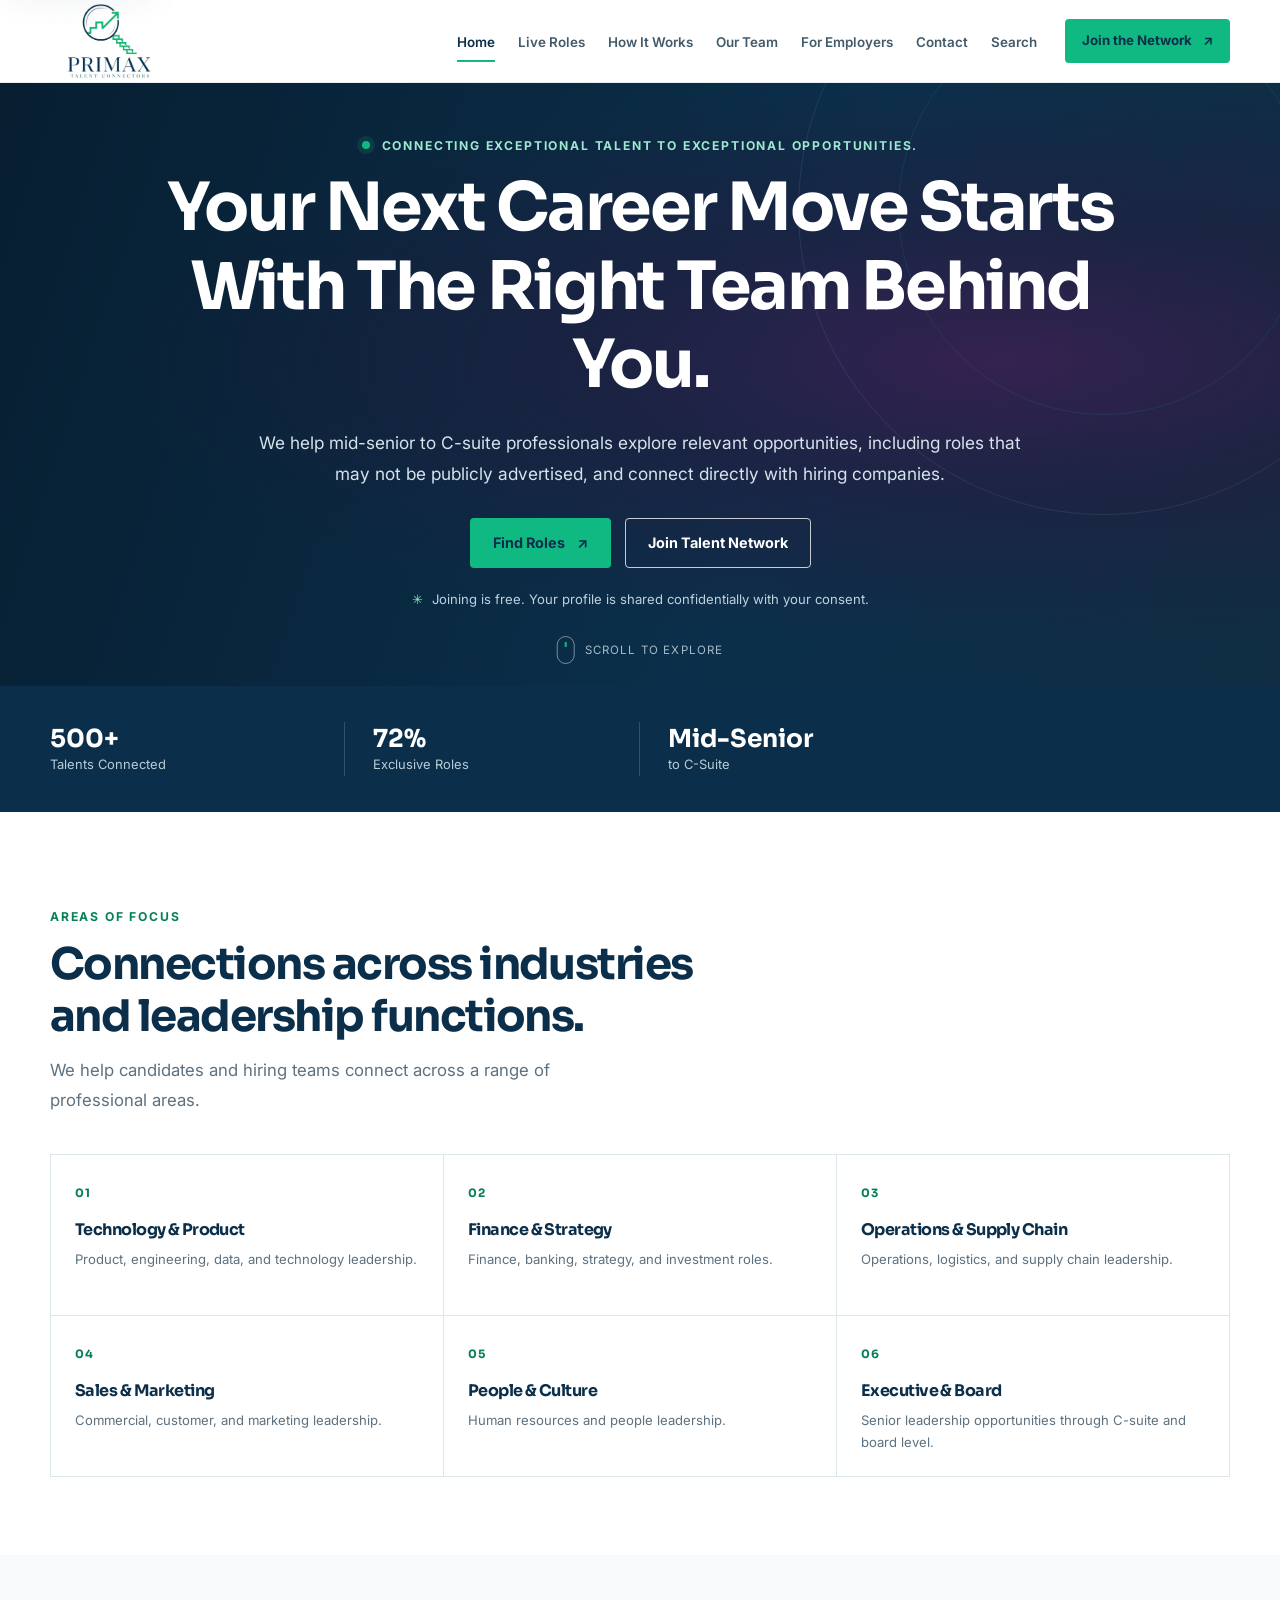
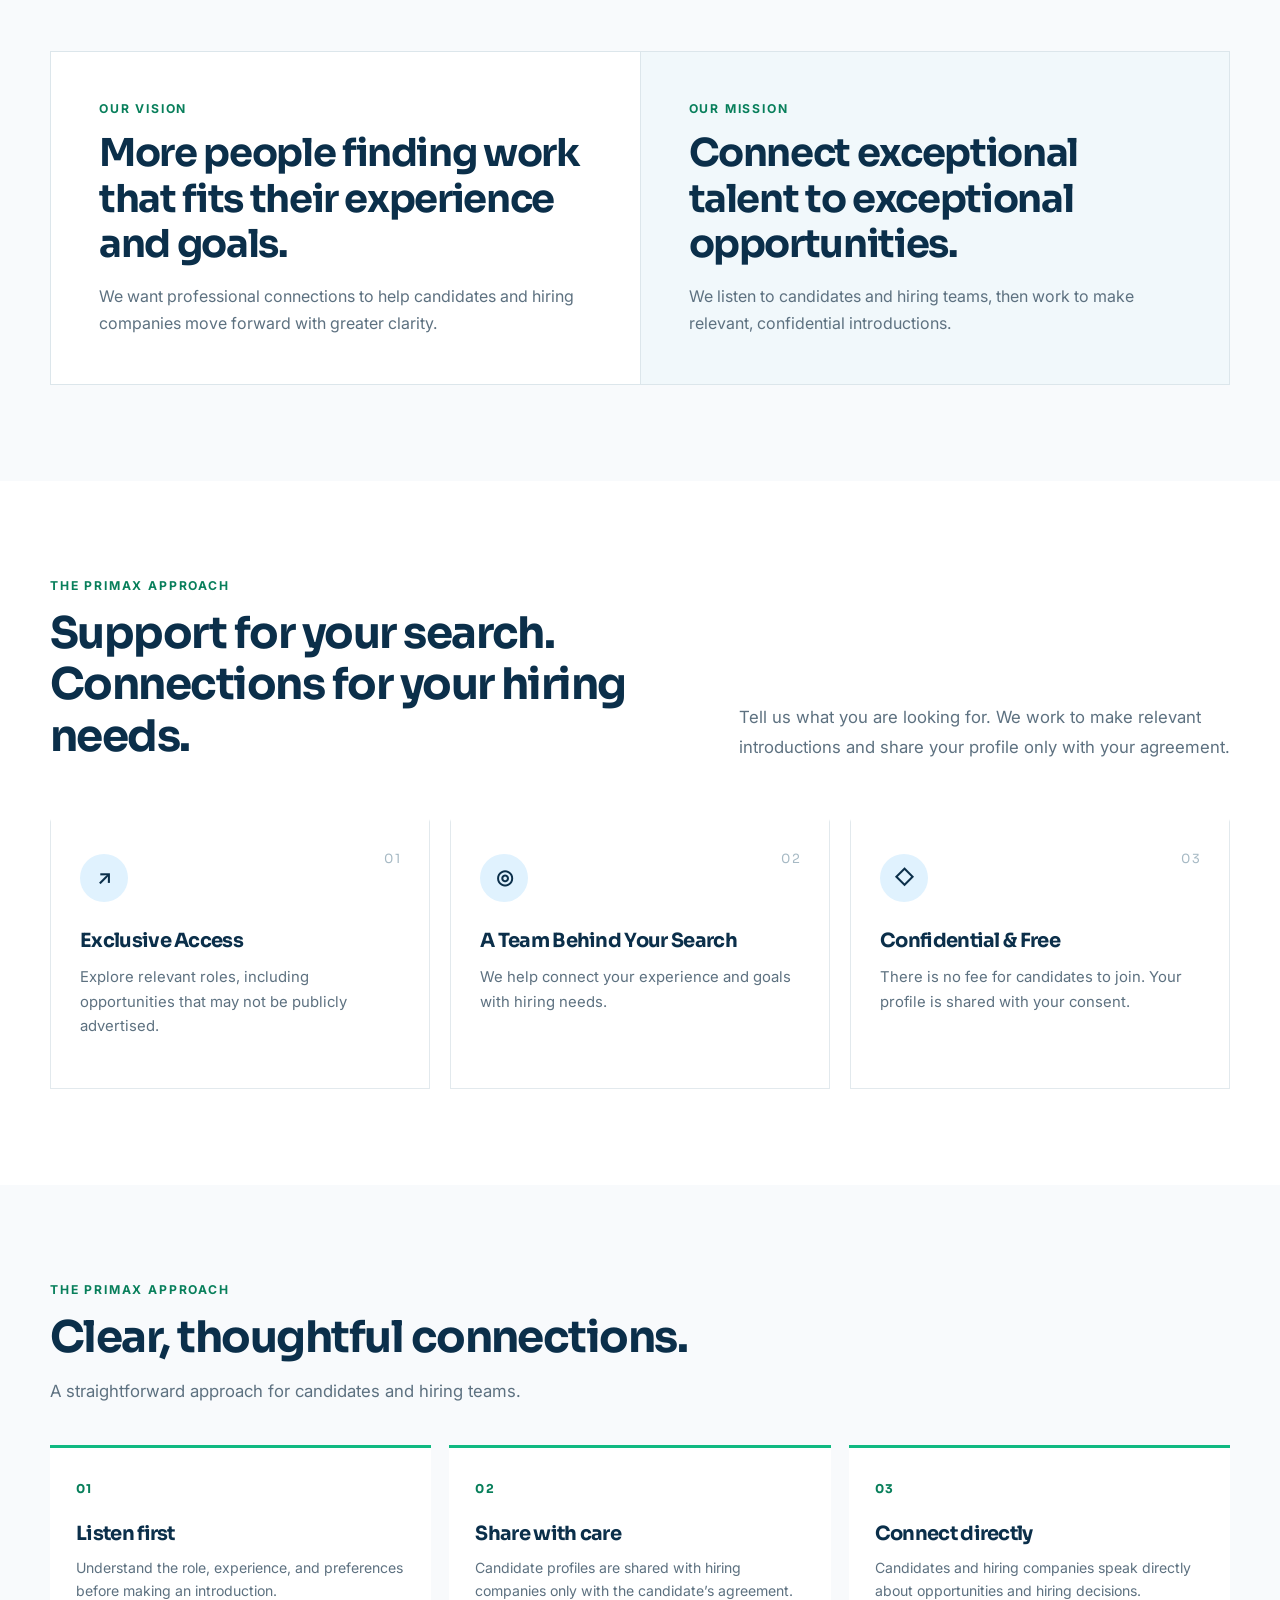
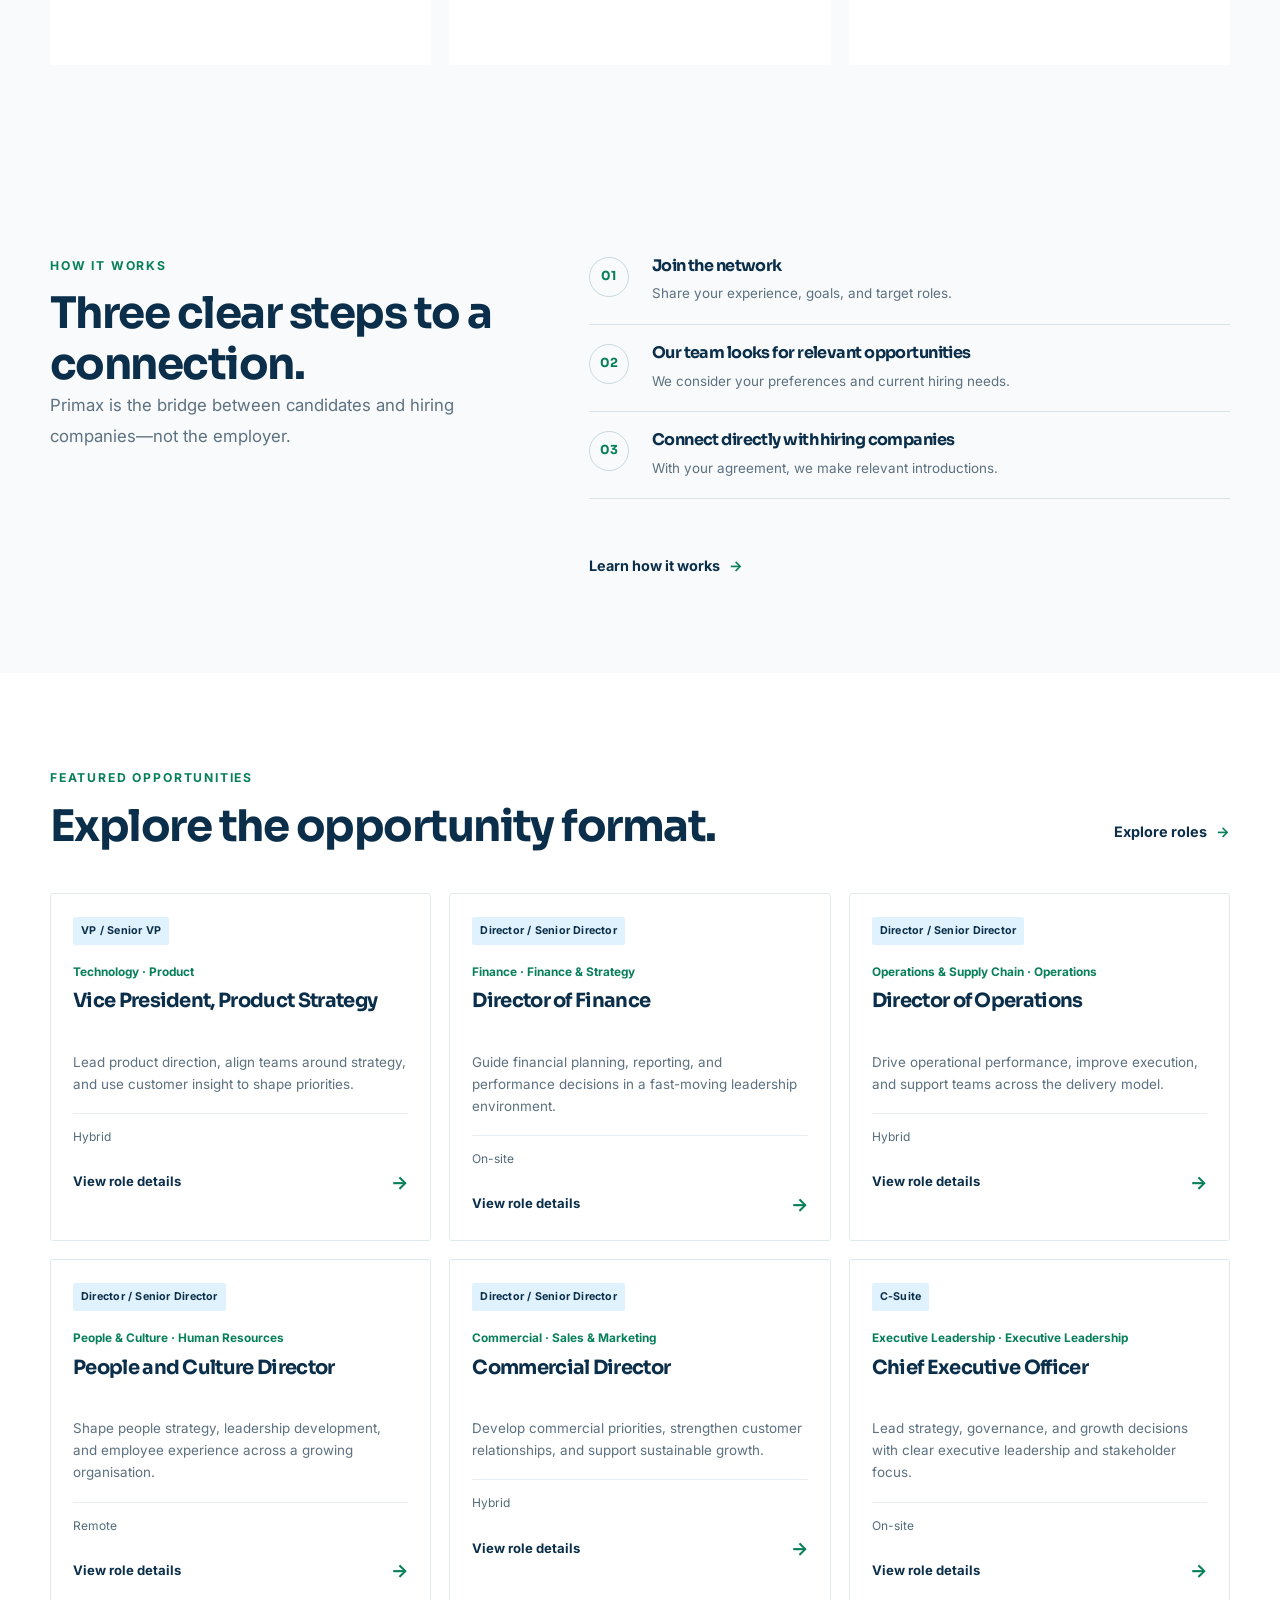
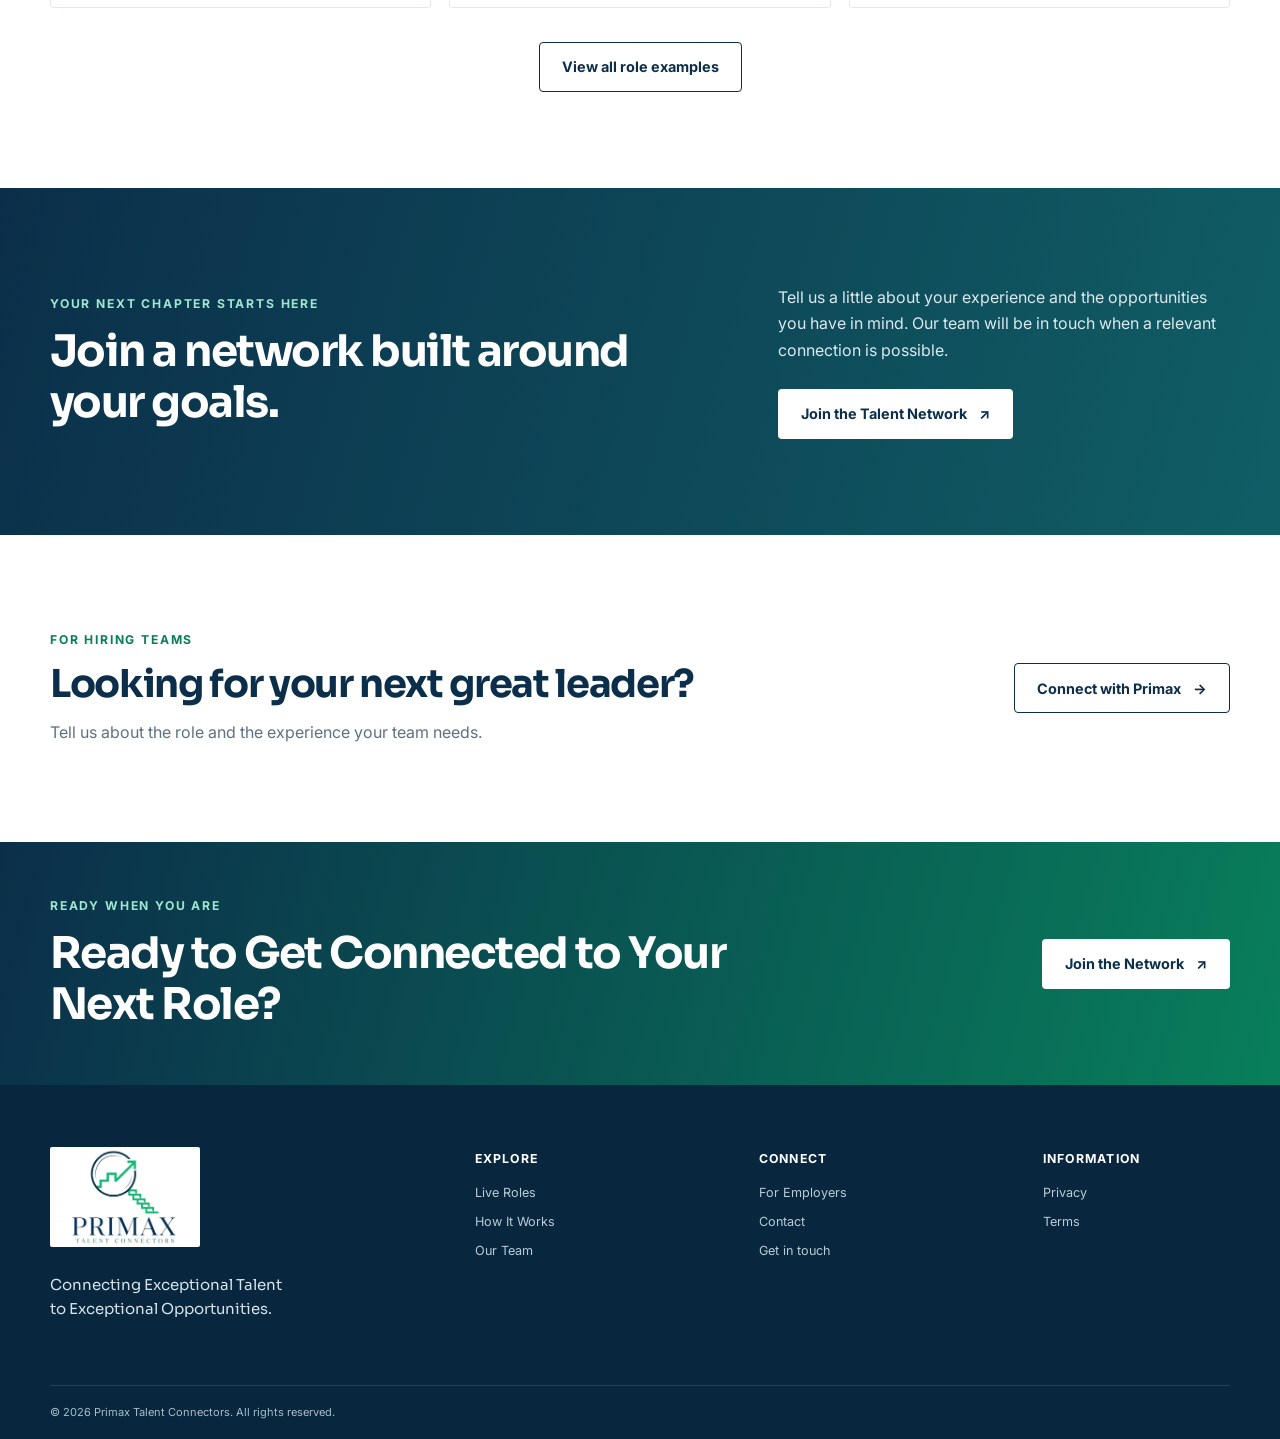
==== commit e97ad263: "Add files via upload" ====
--- a/index.html
+++ b/index.html
@@ -3,14 +3,65 @@
 <head>
   <meta charset="utf-8">
   <meta name="viewport" content="width=device-width, initial-scale=1">
-  <meta name="description" content="Primax Talent Connectors connects mid-senior to C-suite professionals with relevant opportunities and hiring companies.">
+  <meta name="description" content="Primax Talent Connectors connects mid-senior, executive, and C-suite professionals with relevant career opportunities and helps companies connect with experienced talent.">
   <meta name="theme-color" content="#0B2F4A">
   <meta property="og:type" content="website">
-  <meta property="og:title" content="Primax Talent Connectors | Your next career move">
+  <meta property="og:url" content="https://primaxtalentconnectors.com/">
+  <meta property="og:title" content="Primax Talent Connectors | Connecting Talent and Opportunity">
   <meta property="og:description" content="Connecting Exceptional Talent to Exceptional Opportunities.">
-  <link rel="icon" href="favicon.svg" type="image/svg+xml">
+  <meta property="og:image" content="https://primaxtalentconnectors.com/LOGO.jpg">
+  <meta name="twitter:card" content="summary">
+  <meta name="twitter:title" content="Primax Talent Connectors | Connecting Talent and Opportunity">
+  <meta name="twitter:description" content="Connecting experienced professionals with relevant opportunities and hiring companies.">
+  <meta name="twitter:image" content="https://primaxtalentconnectors.com/LOGO.jpg">
+  <link rel="icon" href="LOGO.jpg" type="image/jpeg">
+  <link rel="canonical" href="https://primaxtalentconnectors.com/">
   <link rel="stylesheet" href="styles.css">
-  <title>Primax Talent Connectors | Your next career move</title>
+  <title>Primax Talent Connectors | Connecting Talent and Opportunity</title>
+  <script type="application/ld+json">
+    {
+      "@context": "https://schema.org",
+      "@graph": [
+        {
+          "@type": "Organization",
+          "@id": "https://primaxtalentconnectors.com/#organization",
+          "name": "Primax Talent Connectors",
+          "url": "https://primaxtalentconnectors.com/",
+          "logo": "https://primaxtalentconnectors.com/LOGO.jpg",
+          "email": "contact@primaxtalentconnectors.com",
+          "contactPoint": [
+            {
+              "@type": "ContactPoint",
+              "contactType": "candidate enquiries",
+              "email": "contact@primaxtalentconnectors.com"
+            },
+            {
+              "@type": "ContactPoint",
+              "contactType": "employer enquiries",
+              "email": "partners@primaxtalentconnectors.com"
+            }
+          ]
+        },
+        {
+          "@type": "WebSite",
+          "@id": "https://primaxtalentconnectors.com/#website",
+          "url": "https://primaxtalentconnectors.com/",
+          "name": "Primax Talent Connectors",
+          "publisher": {
+            "@id": "https://primaxtalentconnectors.com/#organization"
+          },
+          "potentialAction": {
+            "@type": "SearchAction",
+            "target": {
+              "@type": "EntryPoint",
+              "urlTemplate": "https://primaxtalentconnectors.com/search.html?q={search_term_string}"
+            },
+            "query-input": "required name=search_term_string"
+          }
+        }
+      ]
+    }
+  </script>
 </head>
 <body data-page="home">
   <a class="skip-link" href="#main">Skip to content</a>
@@ -19,18 +70,14 @@
     <section class="hero hero-home">
       <div class="container hero-grid">
         <div class="hero-copy">
-          <p class="eyebrow eyebrow-light"><span class="eyebrow-dot"></span> Your career. Your next chapter.</p>
+          <p class="eyebrow eyebrow-light"><span class="eyebrow-dot"></span> Connecting Exceptional Talent to Exceptional Opportunities.</p>
           <h1>Your Next Career Move Starts With The Right Team Behind You.</h1>
-          <p class="hero-lede">From Mid-Senior to C-Suite, Primax Talent Connectors is a remote team of specialist connectors. We help you explore relevant opportunities and connect directly with hiring companies.</p>
+          <p class="hero-lede">We help mid-senior to C-suite professionals explore relevant opportunities, including roles that may not be publicly advertised, and connect directly with hiring companies.</p>
           <div class="button-row">
             <a class="button button-green" href="live-roles.html">Find Roles <span aria-hidden="true">↗</span></a>
             <a class="button button-outline-light" href="contact.html#candidate-form">Join Talent Network</a>
           </div>
-          <p class="hero-note"><span aria-hidden="true">✳</span> Confidential, candidate-first support. Always free to join.</p>
-        </div>
-        <div class="hero-art-wrap">
-          <div class="hero-art-frame"><img class="hero-art" src="LOGO.jpg" alt="Primax Talent Connectors logo with an upward career path symbol"></div>
-          <div class="hero-art-caption"><span class="caption-mark" aria-hidden="true">↗</span><span>Connecting exceptional talent<br>to exceptional opportunities.</span></div>
+          <p class="hero-note"><span aria-hidden="true">✳</span> Joining is free. Your profile is shared confidentially with your consent.</p>
         </div>
       </div>
       <a class="scroll-cue" href="#proof" aria-label="Scroll to learn more"><span></span> Scroll to explore</a>
@@ -38,40 +85,81 @@
     <section class="proof-band" id="proof" aria-label="Primax at a glance">
       <div class="container proof-grid">
         <div class="proof-item"><strong>500+</strong><span>Talents Connected</span></div>
-        <div class="proof-item"><strong>100%</strong><span>Remote Team</span></div>
         <div class="proof-item"><strong>72%</strong><span>Exclusive Roles</span></div>
         <div class="proof-item"><strong>Mid-Senior</strong><span>to C-Suite</span></div>
       </div>
     </section>
+    <section class="section section-white expertise-section">
+      <div class="container section-title-row">
+        <div class="section-heading"><p class="eyebrow">Areas of focus</p><h2>Connections across industries and leadership functions.</h2><p class="section-intro">We help candidates and hiring teams connect across a range of professional areas.</p></div>
+      </div>
+      <div class="container expertise-grid">
+        <article class="expertise-card"><span aria-hidden="true">01</span><h3>Technology &amp; Product</h3><p>Product, engineering, data, and technology leadership.</p></article>
+        <article class="expertise-card"><span aria-hidden="true">02</span><h3>Finance &amp; Strategy</h3><p>Finance, banking, strategy, and investment roles.</p></article>
+        <article class="expertise-card"><span aria-hidden="true">03</span><h3>Operations &amp; Supply Chain</h3><p>Operations, logistics, and supply chain leadership.</p></article>
+        <article class="expertise-card"><span aria-hidden="true">04</span><h3>Sales &amp; Marketing</h3><p>Commercial, customer, and marketing leadership.</p></article>
+        <article class="expertise-card"><span aria-hidden="true">05</span><h3>People &amp; Culture</h3><p>Human resources and people leadership.</p></article>
+        <article class="expertise-card"><span aria-hidden="true">06</span><h3>Executive &amp; Board</h3><p>Senior leadership opportunities through C-suite and board level.</p></article>
+      </div>
+    </section>
+    <section class="section section-soft purpose-section">
+      <div class="container purpose-grid">
+        <article class="purpose-panel">
+          <p class="eyebrow">Our vision</p>
+          <h2>More people finding work that fits their experience and goals.</h2>
+          <p>We want professional connections to help candidates and hiring companies move forward with greater clarity.</p>
+        </article>
+        <article class="purpose-panel purpose-panel-accent">
+          <p class="eyebrow">Our mission</p>
+          <h2>Connect exceptional talent to exceptional opportunities.</h2>
+          <p>We listen to candidates and hiring teams, then work to make relevant, confidential introductions.</p>
+        </article>
+      </div>
+    </section>
     <section class="section section-white">
       <div class="container intro-grid">
-        <div class="section-heading"><p class="eyebrow">A better way forward</p><h2>Opportunity is closer when you have the right people in your corner.</h2></div>
-        <p class="section-intro">The next step in your career deserves more than another job board search. Our connectors get to know your goals, help surface relevant roles, and make introductions to hiring companies—with your confidentiality in mind.</p>
+        <div class="section-heading"><p class="eyebrow">The Primax approach</p><h2>Support for your search. Connections for your hiring needs.</h2></div>
+        <p class="section-intro">Tell us what you are looking for. We work to make relevant introductions and share your profile only with your agreement.</p>
       </div>
       <div class="container benefit-grid">
-        <article class="benefit-card"><span class="card-number">01</span><span class="icon-disc" aria-hidden="true">↗</span><h3>Exclusive Access</h3><p>Explore select opportunities shared through our network, including roles that may not be advertised publicly.</p></article>
-        <article class="benefit-card"><span class="card-number">02</span><span class="icon-disc" aria-hidden="true">◎</span><h3>A Team Behind Your Search</h3><p>Get thoughtful, human support from a remote team focused on connecting people and opportunities.</p></article>
-        <article class="benefit-card"><span class="card-number">03</span><span class="icon-disc" aria-hidden="true">◇</span><h3>Confidential &amp; Free</h3><p>Joining the network costs candidates nothing. Your information is handled thoughtfully and presented with care.</p></article>
+        <article class="benefit-card"><span class="card-number">01</span><span class="icon-disc" aria-hidden="true">↗</span><h3>Exclusive Access</h3><p>Explore relevant roles, including opportunities that may not be publicly advertised.</p></article>
+        <article class="benefit-card"><span class="card-number">02</span><span class="icon-disc" aria-hidden="true">◎</span><h3>A Team Behind Your Search</h3><p>We help connect your experience and goals with hiring needs.</p></article>
+        <article class="benefit-card"><span class="card-number">03</span><span class="icon-disc" aria-hidden="true">◇</span><h3>Confidential &amp; Free</h3><p>There is no fee for candidates to join. Your profile is shared with your consent.</p></article>
+      </div>
+    </section>
+    <section class="section section-soft advantage-section">
+      <div class="container section-title-row">
+        <div class="section-heading"><p class="eyebrow">The Primax approach</p><h2>Clear, thoughtful connections.</h2><p class="section-intro">A straightforward approach for candidates and hiring teams.</p></div>
+      </div>
+      <div class="container advantage-grid">
+        <article><span>01</span><h3>Listen first</h3><p>Understand the role, experience, and preferences before making an introduction.</p></article>
+        <article><span>02</span><h3>Share with care</h3><p>Candidate profiles are shared with hiring companies only with the candidate’s agreement.</p></article>
+        <article><span>03</span><h3>Connect directly</h3><p>Candidates and hiring companies speak directly about opportunities and hiring decisions.</p></article>
       </div>
     </section>
     <section class="section section-soft">
-      <div class="container audience-grid">
-        <div class="audience-copy"><p class="eyebrow">For ambitious professionals</p><h2>Make your next move with confidence.</h2><p>Share what you are looking for, and our team can keep you in mind when a relevant opportunity comes up. Primax is a connector—not the employer. Hiring companies make their own decisions and employ candidates directly.</p><a class="text-link" href="how-it-works.html">See how it works <span aria-hidden="true">→</span></a></div>
-        <div class="audience-image"><img src="BANNER.jpg" alt="Career levels supported by Primax, from mid-senior professionals to board leaders"></div>
+      <div class="container process-preview">
+        <div class="section-heading"><p class="eyebrow">How it works</p><h2>Three clear steps to a connection.</h2><p class="section-intro">Primax is the bridge between candidates and hiring companies—not the employer.</p></div>
+        <ol class="process-preview-list">
+          <li><span>01</span><div><h3>Join the network</h3><p>Share your experience, goals, and target roles.</p></div></li>
+          <li><span>02</span><div><h3>Our team looks for relevant opportunities</h3><p>We consider your preferences and current hiring needs.</p></div></li>
+          <li><span>03</span><div><h3>Connect directly with hiring companies</h3><p>With your agreement, we make relevant introductions.</p></div></li>
+        </ol>
+        <a class="text-link" href="how-it-works.html">Learn how it works <span aria-hidden="true">→</span></a>
       </div>
     </section>
     <section class="section section-white" id="featured-roles">
       <div class="container section-title-row">
-        <div class="section-heading"><p class="eyebrow">Explore opportunities</p><h2>Featured Live Roles</h2><p class="section-intro">A sample of the kinds of senior opportunities our network may support. These editable examples are demonstrations, not verified current vacancies.</p></div>
-        <a class="text-link title-link" href="live-roles.html">View all roles <span aria-hidden="true">→</span></a>
+        <div class="section-heading"><p class="eyebrow">Featured opportunities</p><h2>Explore the opportunity format.</h2></div>
+        <a class="text-link title-link" href="live-roles.html">Explore roles <span aria-hidden="true">→</span></a>
       </div>
       <div class="container role-grid" data-role-list="featured" aria-live="polite"></div>
-      <div class="container mobile-center"><a class="button button-outline" href="live-roles.html">Explore Live Roles</a></div>
+      <div class="container mobile-center"><a class="button button-outline" href="live-roles.html">View all role examples</a></div>
     </section>
     <section class="section section-join">
       <div class="container join-grid"><div><p class="eyebrow eyebrow-light">Your next chapter starts here</p><h2>Join a network built around your goals.</h2></div><div><p>Tell us a little about your experience and the opportunities you have in mind. Our team will be in touch when a relevant connection is possible.</p><a class="button button-white" href="contact.html#candidate-form">Join the Talent Network <span aria-hidden="true">↗</span></a></div></div>
     </section>
-    <section class="section section-white employer-strip"><div class="container employer-strip-inner"><div><p class="eyebrow">For hiring teams</p><h2>Looking for your next great leader?</h2></div><a class="button button-outline" href="for-employers.html">Connect with Primax <span aria-hidden="true">→</span></a></div></section>
+    <section class="section section-white employer-strip"><div class="container employer-strip-inner"><div><p class="eyebrow">For hiring teams</p><h2>Looking for your next great leader?</h2><p>Tell us about the role and the experience your team needs.</p></div><a class="button button-outline" href="for-employers.html">Connect with Primax <span aria-hidden="true">→</span></a></div></section>
     <section class="final-banner"><div class="container final-banner-inner"><div><p class="eyebrow eyebrow-light">Ready when you are</p><h2>Ready to Get Connected to Your Next Role?</h2></div><a class="button button-white" href="contact.html#candidate-form">Join the Network <span aria-hidden="true">↗</span></a></div></section>
   </main>
   <div id="site-footer"></div>
--- a/styles.css
+++ b/styles.css
@@ -45,6 +45,7 @@
 .site-header { position: sticky; top: 0; z-index: 50; background: rgba(255, 255, 255, .96); border-bottom: 1px solid rgba(11, 47, 74, .08); backdrop-filter: blur(12px); }
 .header-inner { min-height: 82px; display: flex; align-items: center; gap: 28px; }
 .brand { display: inline-flex; align-items: center; flex: 0 0 auto; gap: 9px; color: var(--blue); text-decoration: none; }
+.brand img { width: 120px; height: auto; }
 .brand-mark { position: relative; display: grid; place-items: center; width: 39px; height: 39px; overflow: hidden; border: 2px solid var(--blue); border-radius: 50%; }
 .brand-mark::before { position: absolute; width: 25px; height: 13px; bottom: 8px; left: 5px; content: ""; border-left: 3px solid var(--green); border-bottom: 3px solid var(--green); transform: skewY(-23deg); }
 .brand-mark i { position: absolute; top: -3px; right: 1px; color: var(--green); font-size: 1.15rem; font-style: normal; font-weight: 700; }
@@ -81,17 +82,13 @@
 .hero { position: relative; overflow: hidden; background: radial-gradient(ellipse at 78% 46%, rgba(85, 23, 87, .55) 0%, rgba(47, 22, 62, .42) 29%, transparent 62%), linear-gradient(108deg, #071E31 0%, #0B2F4A 60%, #102D43 100%); color: var(--white); }
 .hero::before { position: absolute; top: -180px; right: -130px; width: 610px; height: 610px; border: 1px solid rgba(255, 255, 255, .08); border-radius: 50%; content: ""; }
 .hero::after { position: absolute; top: -80px; right: -30px; width: 410px; height: 410px; border: 1px solid rgba(16, 185, 129, .14); border-radius: 50%; content: ""; }
-.hero-grid { position: relative; z-index: 1; display: grid; min-height: 570px; grid-template-columns: 1.12fr .88fr; align-items: center; gap: 55px; padding-top: 54px; padding-bottom: 76px; }
-.hero-copy { max-width: 720px; }
-.hero h1 { max-width: 760px; color: var(--white); font-size: clamp(2.7rem, 5.2vw, 4.55rem); }
-.hero-lede { max-width: 635px; margin-top: 23px; color: #D6E3EB; font-size: 1.08rem; line-height: 1.8; }
-.hero-note { display: flex; align-items: center; gap: 9px; margin: 21px 0 0; color: #BDD3DF; font-size: .82rem; }
+.hero-grid { position: relative; z-index: 1; display: grid; min-height: 570px; grid-template-columns: minmax(0, 1fr); align-items: center; padding-top: 54px; padding-bottom: 76px; }
+.hero-copy { max-width: 1020px; margin-inline: auto; text-align: center; }
+.hero h1 { max-width: 1020px; margin-inline: auto; color: var(--white); font-size: clamp(2.7rem, 5.2vw, 4.55rem); }
+.hero-lede { max-width: 770px; margin: 23px auto 0; color: #D6E3EB; font-size: 1.08rem; line-height: 1.8; }
+.hero .button-row { justify-content: center; }
+.hero-note { display: flex; align-items: center; justify-content: center; gap: 9px; margin: 21px 0 0; color: #BDD3DF; font-size: .82rem; }
 .hero-note span { color: #8CE2C4; }
-.hero-art-wrap { position: relative; z-index: 1; justify-self: end; width: min(100%, 485px); }
-.hero-art-frame { overflow: hidden; border: 1px solid rgba(255, 255, 255, .22); border-radius: 3px; background: #fff; box-shadow: 0 26px 70px rgba(0, 0, 0, .29); transform: rotate(1deg); }
-.hero-art { width: 100%; aspect-ratio: 1.5; object-fit: cover; }
-.hero-art-caption { position: absolute; right: -22px; bottom: -62px; display: flex; align-items: center; gap: 13px; border: 1px solid rgba(255, 255, 255, .15); border-radius: 3px; padding: 15px 20px; background: #102F49; color: #E7F2F6; box-shadow: var(--shadow); font-size: .8rem; line-height: 1.5; }
-.caption-mark { display: grid; width: 36px; height: 36px; place-items: center; border-radius: 50%; background: rgba(16, 185, 129, .17); color: #65E2B8; font-size: 1.3rem; }
 .scroll-cue { position: absolute; bottom: 22px; left: 50%; display: flex; align-items: center; gap: 10px; color: #A7BBC8; font-size: .72rem; letter-spacing: .1em; text-decoration: none; text-transform: uppercase; transform: translateX(-50%); }
 .scroll-cue span { width: 18px; height: 28px; border: 1px solid rgba(255, 255, 255, .45); border-radius: 11px; }
 .scroll-cue span::after { display: block; width: 2px; height: 5px; margin: 5px auto; background: var(--green); content: ""; }
@@ -102,6 +99,30 @@
 .proof-item:last-child { border: 0; }
 .proof-item strong { color: var(--white); font-family: var(--heading); font-size: 1.55rem; line-height: 1.25; }
 .proof-item span { color: #B9CCD7; font-size: .81rem; }
+.expertise-section { padding-bottom: 78px; }
+.expertise-grid { display: grid; grid-template-columns: repeat(3, minmax(0, 1fr)); gap: 1px; margin-top: 38px; background: #DCE6EB; border: 1px solid #DCE6EB; }
+.expertise-card { min-height: 160px; padding: 23px 24px; background: var(--white); }
+.expertise-card > span { color: var(--green-dark); font-family: var(--heading); font-size: .72rem; font-weight: 700; letter-spacing: .12em; }
+.expertise-card h3 { margin-top: 17px; font-size: 1rem; }
+.expertise-card p { margin: 9px 0 0; color: var(--muted); font-size: .82rem; }
+.purpose-grid { display: grid; grid-template-columns: 1fr 1fr; gap: 1px; border: 1px solid #DCE6EB; background: #DCE6EB; }
+.purpose-panel { min-height: 260px; padding: clamp(25px, 4vw, 48px); background: var(--white); }
+.purpose-panel-accent { background: #F1F8FB; }
+.purpose-panel h2 { max-width: 530px; font-size: clamp(1.7rem, 3vw, 2.45rem); }
+.purpose-panel > p:last-child { max-width: 510px; margin: 16px 0 0; color: var(--muted); }
+.advantage-grid { display: grid; grid-template-columns: repeat(3, minmax(0, 1fr)); gap: 18px; margin-top: 38px; }
+.advantage-grid article { min-height: 220px; border-top: 3px solid var(--green); padding: 26px; background: var(--white); }
+.advantage-grid article > span { color: var(--green-dark); font-family: var(--heading); font-size: .76rem; font-weight: 700; letter-spacing: .12em; }
+.advantage-grid h3 { margin-top: 22px; }
+.advantage-grid p { margin: 11px 0 0; color: var(--muted); font-size: .88rem; }
+.process-preview { display: grid; grid-template-columns: .86fr 1.14fr; align-items: start; gap: 55px; }
+.process-preview-list { display: grid; gap: 0; margin: 0; padding: 0; list-style: none; }
+.process-preview-list li { display: grid; grid-template-columns: 46px 1fr; gap: 17px; border-bottom: 1px solid var(--line); padding: 0 0 19px; margin-bottom: 19px; }
+.process-preview-list li:last-child { margin-bottom: 0; }
+.process-preview-list li > span { display: grid; width: 40px; height: 40px; place-items: center; border: 1px solid #C9D9E0; border-radius: 50%; color: var(--green-dark); font-family: var(--heading); font-size: .78rem; font-weight: 700; }
+.process-preview-list h3 { font-size: 1rem; }
+.process-preview-list p { margin: 7px 0 0; color: var(--muted); font-size: .84rem; }
+.process-preview > .text-link { grid-column: 2; margin-top: 0; }
 .intro-grid { display: grid; grid-template-columns: 1fr .82fr; align-items: end; gap: 90px; }
 .benefit-grid { display: grid; grid-template-columns: repeat(3, 1fr); gap: 20px; margin-top: 57px; }
 .benefit-card { position: relative; min-height: 270px; border: 1px solid #E2E9ED; border-top: 3px solid transparent; padding: 32px 29px; background: var(--white); transition: transform .25s, box-shadow .25s, border-color .25s; }
@@ -127,8 +148,7 @@
 .role-card { display: flex; min-width: 0; flex-direction: column; border: 1px solid #E2E9ED; border-radius: 3px; padding: 23px 22px 21px; background: var(--white); transition: transform .22s ease, box-shadow .22s ease, border-color .22s ease; }
 .role-card:hover { transform: translateY(-4px); border-color: #C5DAD4; box-shadow: var(--shadow); }
 .role-card-top { display: flex; align-items: center; justify-content: space-between; gap: 8px; }
-.role-sample, .role-level { display: inline-flex; align-items: center; border-radius: 2px; padding: 5px 8px; font-size: .67rem; font-weight: 700; letter-spacing: .02em; }
-.role-sample { background: #FFF5D9; color: #72570A; }
+.role-level { display: inline-flex; align-items: center; border-radius: 2px; padding: 5px 8px; font-size: .67rem; font-weight: 700; letter-spacing: .02em; }
 .role-level { background: var(--light-blue); color: var(--blue); }
 .role-category { margin: 18px 0 7px; color: var(--green-dark); font-size: .74rem; font-weight: 700; }
 .role-card h3 { min-height: 3.1rem; }
@@ -174,6 +194,8 @@
 .results-heading p { margin: 0; color: var(--blue); font-weight: 700; }
 .role-grid-list { grid-template-columns: repeat(3, minmax(0, 1fr)); }
 .role-grid-list .role-card { min-height: 292px; }
+.role-empty-featured { grid-column: 1 / -1; margin: 0; border: 1px solid #E1E9ED; padding: 24px; background: var(--white); color: var(--muted); }
+.role-empty-featured a { color: var(--blue); font-weight: 700; }
 .empty-state { padding: 60px 15px; text-align: center; }
 .empty-state > span { color: var(--green-dark); font-size: 2.7rem; }
 .empty-state h2 { margin: 10px 0; font-size: 1.65rem; }
@@ -227,6 +249,11 @@
 .employer-intro-grid > div:last-child p { color: var(--muted); }
 .employer-intro-grid .section-intro { margin: 0 0 16px; }
 .employer-benefits { display: grid; grid-template-columns: repeat(3, 1fr); gap: 21px; margin-top: 55px; }
+.employer-process-list { display: grid; grid-template-columns: repeat(4, minmax(0, 1fr)); gap: 16px; margin: 42px 0 0; padding: 0; list-style: none; }
+.employer-process-list li { min-width: 0; border-top: 2px solid var(--green); padding: 20px 16px; background: var(--white); }
+.employer-process-list li > span { color: var(--green-dark); font-family: var(--heading); font-size: .76rem; font-weight: 700; letter-spacing: .12em; }
+.employer-process-list h3 { margin-top: 16px; font-size: 1rem; }
+.employer-process-list p { margin: 9px 0 0; color: var(--muted); font-size: .82rem; }
 .employer-benefits article { border-top: 1px solid #DCE6EA; padding: 23px 22px 5px 0; }
 .employer-benefits h3 { margin: 17px 0 9px; }
 .employer-benefits p { margin: 0; color: var(--muted); font-size: .9rem; }
@@ -240,20 +267,11 @@
 .employer-cta > div > p:last-child { margin: 13px 0 0; color: var(--muted); }
 
 .contact-section { padding-top: 65px; }
-.contact-layout { display: grid; grid-template-columns: minmax(0, .7fr) minmax(0, 1.3fr); align-items: start; gap: 55px; }
+.contact-layout { display: grid; grid-template-columns: minmax(0, 1fr); align-items: start; }
 .contact-layout > * { min-width: 0; }
-.contact-aside { position: sticky; top: 120px; }
-.contact-aside h2 { font-size: clamp(1.75rem, 2.8vw, 2.45rem); }
-.contact-aside > p:not(.eyebrow) { margin: 17px 0 27px; color: var(--muted); }
-.contact-email { display: flex; align-items: center; gap: 13px; margin: 18px 0; }
-.contact-email .icon-disc { width: 40px; height: 40px; flex: 0 0 auto; font-size: .96rem; }
-.contact-email div { min-width: 0; display: grid; }
-.contact-email div > span { color: var(--muted); font-size: .72rem; }
-.contact-email a { overflow-wrap: anywhere; color: var(--blue); font-size: .84rem; font-weight: 700; text-decoration-thickness: 1px; text-underline-offset: 3px; }
-.contact-promise { display: flex; gap: 10px; margin-top: 30px; border-left: 2px solid var(--green); padding: 12px 0 12px 15px; color: var(--green-dark); }
-.contact-promise p { margin: 0; color: var(--muted); font-size: .84rem; }
-.forms-stack { display: grid; min-width: 0; gap: 26px; }
-.form-card { min-width: 0; scroll-margin-top: 105px; border: 1px solid #E1E9ED; padding: clamp(22px, 3.6vw, 40px); background: var(--white); box-shadow: 0 7px 25px rgba(11, 47, 74, .04); }
+.forms-stack { display: grid; min-width: 0; grid-template-columns: minmax(0, 7fr) minmax(270px, 3fr); align-items: start; gap: 24px; }
+.form-card { min-width: 0; scroll-margin-top: 105px; border: 1px solid #E1E9ED; border-top: 4px solid var(--green); padding: clamp(20px, 2.4vw, 32px); background: var(--white); box-shadow: 0 7px 25px rgba(11, 47, 74, .04); }
+.employer-form-card { border-top-color: var(--blue); }
 .contact-form, .form-grid { min-width: 0; }
 .form-heading { margin-bottom: 22px; }
 .form-heading h2 { font-size: clamp(1.65rem, 3vw, 2.2rem); }
@@ -279,15 +297,15 @@
 .form-feedback:empty { display: none; }
 .form-feedback.is-error { border-left: 3px solid #BB7043; padding: 9px 12px; background: #FFF7F1; color: #70472C; }
 .form-feedback.is-success { border-left: 3px solid var(--green-dark); padding: 9px 12px; background: #EFFAF5; color: #126145; }
+.contact-direct { margin-top: 24px; color: var(--muted); font-size: .83rem; text-align: center; overflow-wrap: anywhere; }
+.contact-direct a { color: var(--blue); font-weight: 700; }
 
 .site-footer { background: #08263D; color: #D9E5EB; }
 .footer-main { display: grid; grid-template-columns: 1.6fr 1fr 1fr .8fr; gap: 50px; padding-top: 62px; padding-bottom: 48px; }
 .brand-footer { color: var(--white); }
-.brand-footer .brand-mark { border-color: rgba(255, 255, 255, .8); }
-.brand-footer .brand-name small { color: #7ED9BA; }
+.brand-footer img { width: 150px; border-radius: 2px; }
 .footer-brand-block > p { margin: 18px 0 16px; color: #D5E2E8; font-family: var(--heading); font-size: .94rem; line-height: 1.6; }
-.remote-note { display: inline-flex; align-items: center; gap: 8px; color: #B9D2DC; font-size: .73rem; }
-.remote-note > span { color: var(--green); font-size: .6rem; }
+.footer-brand-block > .footer-remote-note { margin-top: 9px; color: #B9CBD5; font-family: var(--body); font-size: .77rem; }
 .footer-links { display: flex; flex-direction: column; align-items: flex-start; gap: 8px; }
 .footer-links h2 { margin: 5px 0 8px; color: var(--white); font-family: var(--body); font-size: .77rem; letter-spacing: .1em; text-transform: uppercase; }
 .footer-links a { color: #B9CBD5; font-size: .79rem; text-decoration: none; transition: color .2s; }
@@ -319,6 +337,18 @@
 .legal-copy h2 { margin: 30px 0 10px; font-size: 1.4rem; }
 .legal-copy p { color: var(--muted); }
 .legal-copy a { color: var(--blue); font-weight: 600; overflow-wrap: anywhere; }
+.site-search-content { max-width: 860px; }
+.site-search-form { margin-bottom: 42px; }
+.site-search-form > label { display: block; margin-bottom: 8px; color: var(--blue); font-weight: 700; }
+.site-search-controls { display: flex; gap: 10px; }
+.site-search-controls input { min-width: 0; min-height: 50px; flex: 1; border: 1px solid #C8D6DD; border-radius: 4px; padding: 10px 14px; background: var(--white); color: var(--ink); }
+.site-search-output > h2 { font-size: clamp(1.55rem, 2.7vw, 2.15rem); overflow-wrap: anywhere; }
+.site-search-output > p { margin: 11px 0 20px; color: var(--muted); }
+.site-search-results { display: grid; gap: 14px; margin: 0; padding: 0; list-style: none; }
+.site-search-result, .site-search-empty { border: 1px solid var(--line); border-radius: 4px; padding: 22px 24px; background: var(--white); }
+.site-search-result h2, .site-search-empty h2 { margin-bottom: 8px; font-size: 1.2rem; }
+.site-search-result h2 a { color: var(--blue); text-decoration-thickness: 1px; text-underline-offset: 3px; }
+.site-search-result p, .site-search-empty p { margin: 0; color: var(--muted); }
 
 @media (max-width: 1080px) {
   .container { width: min(100% - 40px, 950px); }
@@ -328,13 +358,13 @@
   .header-cta { padding-inline: 12px; font-size: .76rem; }
   .brand-name { font-size: 1rem; }
   .brand-name small { font-size: .46rem; }
-  .hero-grid { gap: 35px; }
   .filter-panel { grid-template-columns: repeat(4, 1fr); }
   .filter-search { grid-column: span 2; }
   .clear-filters { justify-self: start; }
   .process-layout { gap: 65px; }
-  .contact-layout { gap: 35px; }
+  .forms-stack { grid-template-columns: minmax(0, 7fr) minmax(250px, 3fr); gap: 16px; }
   .team-grid { grid-template-columns: repeat(3, minmax(0, 1fr)); }
+  .employer-process-list { grid-template-columns: repeat(2, minmax(0, 1fr)); }
 }
 @media (min-width: 761px) and (max-width: 1000px) {
   .header-inner { position: relative; }
@@ -352,26 +382,34 @@
   .header-inner { position: relative; min-height: 72px; justify-content: space-between; gap: 12px; }
   .menu-toggle { display: flex; order: 3; }
   .header-cta { min-height: 40px; margin-left: auto; padding-inline: 12px; font-size: .72rem; }
-  .brand-mark { width: 35px; height: 35px; }
-  .brand-name { font-size: 1rem; }
+  .brand img { width: 105px; }
   .primary-nav { position: absolute; top: calc(100% + 1px); right: -18px; left: -18px; display: none; align-items: stretch; gap: 0; border-top: 1px solid #E5ECEF; padding: 8px 18px 16px; background: var(--white); box-shadow: 0 18px 28px rgba(11, 47, 74, .12); }
   .primary-nav.is-open { display: flex; flex-direction: column; }
   .primary-nav a { padding: 11px 8px; border-bottom: 1px solid #EDF1F3; font-size: .9rem; }
   .primary-nav a:last-child { border-bottom: 0; }
   .primary-nav a::after { display: none; }
-  .hero-grid { min-height: auto; grid-template-columns: 1fr; gap: 40px; padding-top: 69px; padding-bottom: 77px; }
-  .hero h1 { max-width: 660px; font-size: clamp(2.65rem, 9vw, 4.3rem); }
+  .hero-grid { min-height: auto; padding-top: 69px; padding-bottom: 77px; }
+  .hero h1 { max-width: 800px; font-size: clamp(2.65rem, 9vw, 4.3rem); }
   .hero-lede { font-size: 1rem; }
-  .hero-art-wrap { width: min(100%, 450px); justify-self: center; }
-  .hero-art-caption { right: 7px; bottom: -58px; }
   .scroll-cue { display: none; }
   .proof-grid { grid-template-columns: 1fr 1fr; padding-top: 16px; padding-bottom: 16px; }
   .proof-item { min-height: 78px; border-right: 0; padding: 10px 13px; }
   .proof-item:nth-child(odd) { border-right: 1px solid rgba(255, 255, 255, .16); padding-left: 0; }
   .proof-item:nth-child(1), .proof-item:nth-child(2) { border-bottom: 1px solid rgba(255, 255, 255, .16); }
+  .proof-item:nth-child(2), .proof-item:nth-child(4) { border-right: 0; }
   .proof-item strong { font-size: 1.32rem; }
   .intro-grid, .audience-grid, .join-grid, .process-layout, .team-intro, .employer-intro-grid, .employer-areas, .contact-layout { grid-template-columns: minmax(0, 1fr); gap: 30px; }
+  .purpose-grid { grid-template-columns: 1fr; }
+  .advantage-grid { grid-template-columns: 1fr; gap: 14px; }
+  .process-preview { grid-template-columns: minmax(0, 1fr); gap: 30px; }
+  .process-preview > .text-link { grid-column: 1; }
+  .expertise-grid { grid-template-columns: repeat(2, minmax(0, 1fr)); }
+  .forms-stack { grid-template-columns: minmax(0, 1fr); gap: 18px; }
+  .site-search-controls { align-items: stretch; flex-direction: column; }
+  .site-search-controls .button { width: 100%; }
+  .site-search-result, .site-search-empty { padding: 18px; }
   .benefit-grid, .employer-benefits, .expectation-grid { grid-template-columns: 1fr; gap: 14px; }
+  .employer-process-list { grid-template-columns: 1fr; gap: 12px; }
   .benefit-card { min-height: auto; padding: 25px 23px; }
   .benefit-card h3 { margin-top: 18px; }
   .audience-grid { gap: 32px; }
@@ -409,8 +447,6 @@
   .focus-list { gap: 9px; }
   .focus-list li { padding: 12px 10px 12px 30px; font-size: .74rem; }
   .focus-list li::before { left: 11px; }
-  .contact-aside { position: static; }
-  .forms-stack { gap: 18px; }
   .form-card { padding: 24px 19px; }
   .footer-main { grid-template-columns: 1fr 1fr; gap: 35px 20px; padding-top: 48px; }
   .footer-brand-block { grid-column: 1 / -1; }
@@ -419,16 +455,12 @@
 @media (max-width: 430px) {
   .container { width: calc(100% - 30px); }
   .header-inner { gap: 7px; }
-  .brand { gap: 6px; }
-  .brand-mark { width: 32px; height: 32px; }
-  .brand-name { font-size: .89rem; letter-spacing: .08em; }
-  .brand-name small { margin-top: 4px; font-size: .4rem; letter-spacing: .19em; }
+  .brand img { width: 92px; }
   .header-cta { min-height: 37px; gap: 5px; padding-inline: 7px; font-size: .64rem; }
   .menu-toggle { width: 39px; height: 39px; }
   .header-inner { gap: 4px; }
-  .hero-grid { padding-top: 57px; gap: 34px; }
+  .hero-grid { padding-top: 57px; }
   .hero h1 { font-size: clamp(2.42rem, 10.5vw, 3.45rem); }
-  .hero-art-caption { right: 0; bottom: -54px; padding: 11px 13px; font-size: .72rem; }
   .button-row { gap: 10px; }
   .button { min-height: 47px; padding-inline: 16px; font-size: .82rem; }
   .proof-item { padding-right: 8px; padding-left: 8px; }
@@ -443,6 +475,8 @@
   .contact-form .form-grid, .role-application .form-grid { grid-template-columns: 1fr; }
   .field-full { grid-column: auto; }
   .team-grid { gap: 10px; }
+  .expertise-card { min-height: 145px; padding: 18px 15px; }
+  .expertise-card h3 { font-size: .88rem; }
   .team-placeholder-art { height: 125px; }
   .team-card-body { min-height: 142px; padding: 12px 10px; }
   .team-card h3 { overflow-wrap: anywhere; font-size: .86rem; }
@@ -453,6 +487,6 @@
   .footer-main { gap: 29px 15px; }
   .footer-bottom { font-size: .64rem; }
 }
-@9media (prefers-reduced-motion: reduce) {
+@media (prefers-reduced-motion: reduce) {
   *, *::before, *::after { scroll-behavior: auto !important; transition-duration: .01ms !important; animation-duration: .01ms !important; animation-iteration-count: 1 !important; }
 }
